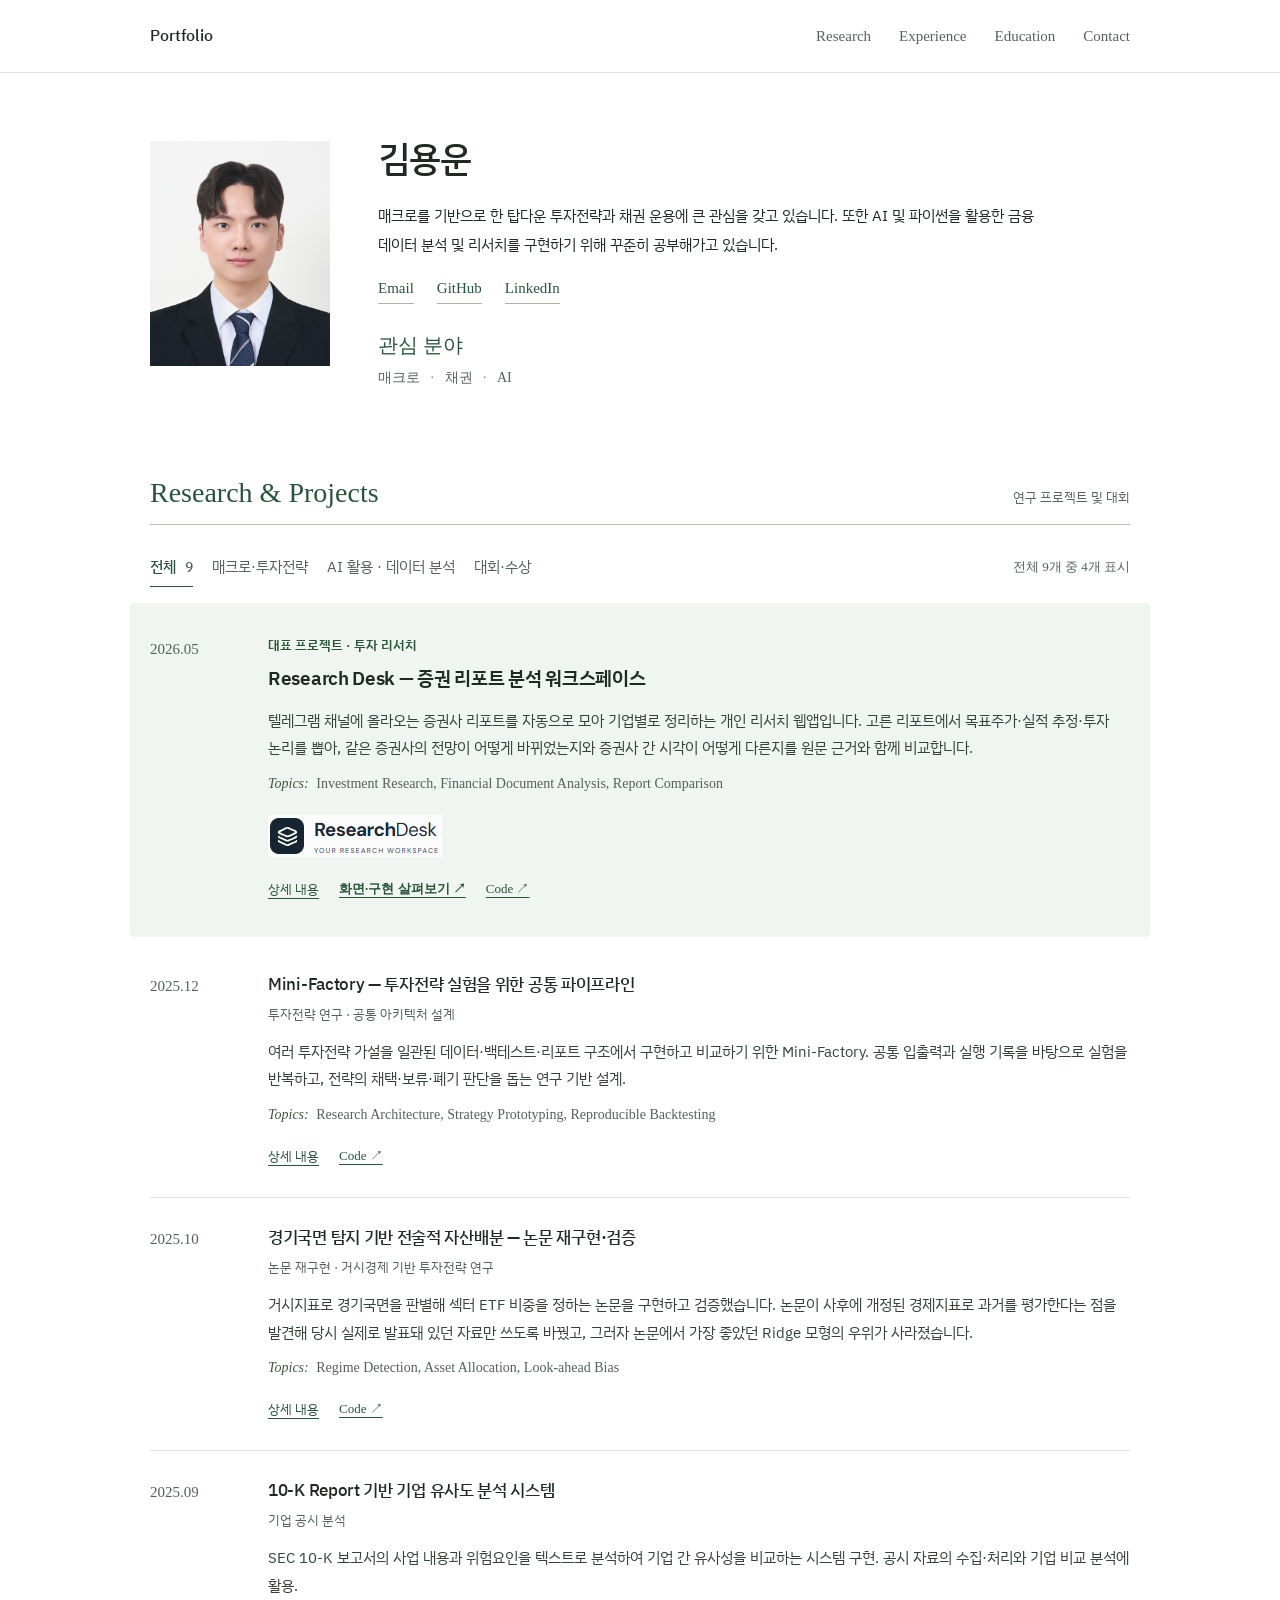
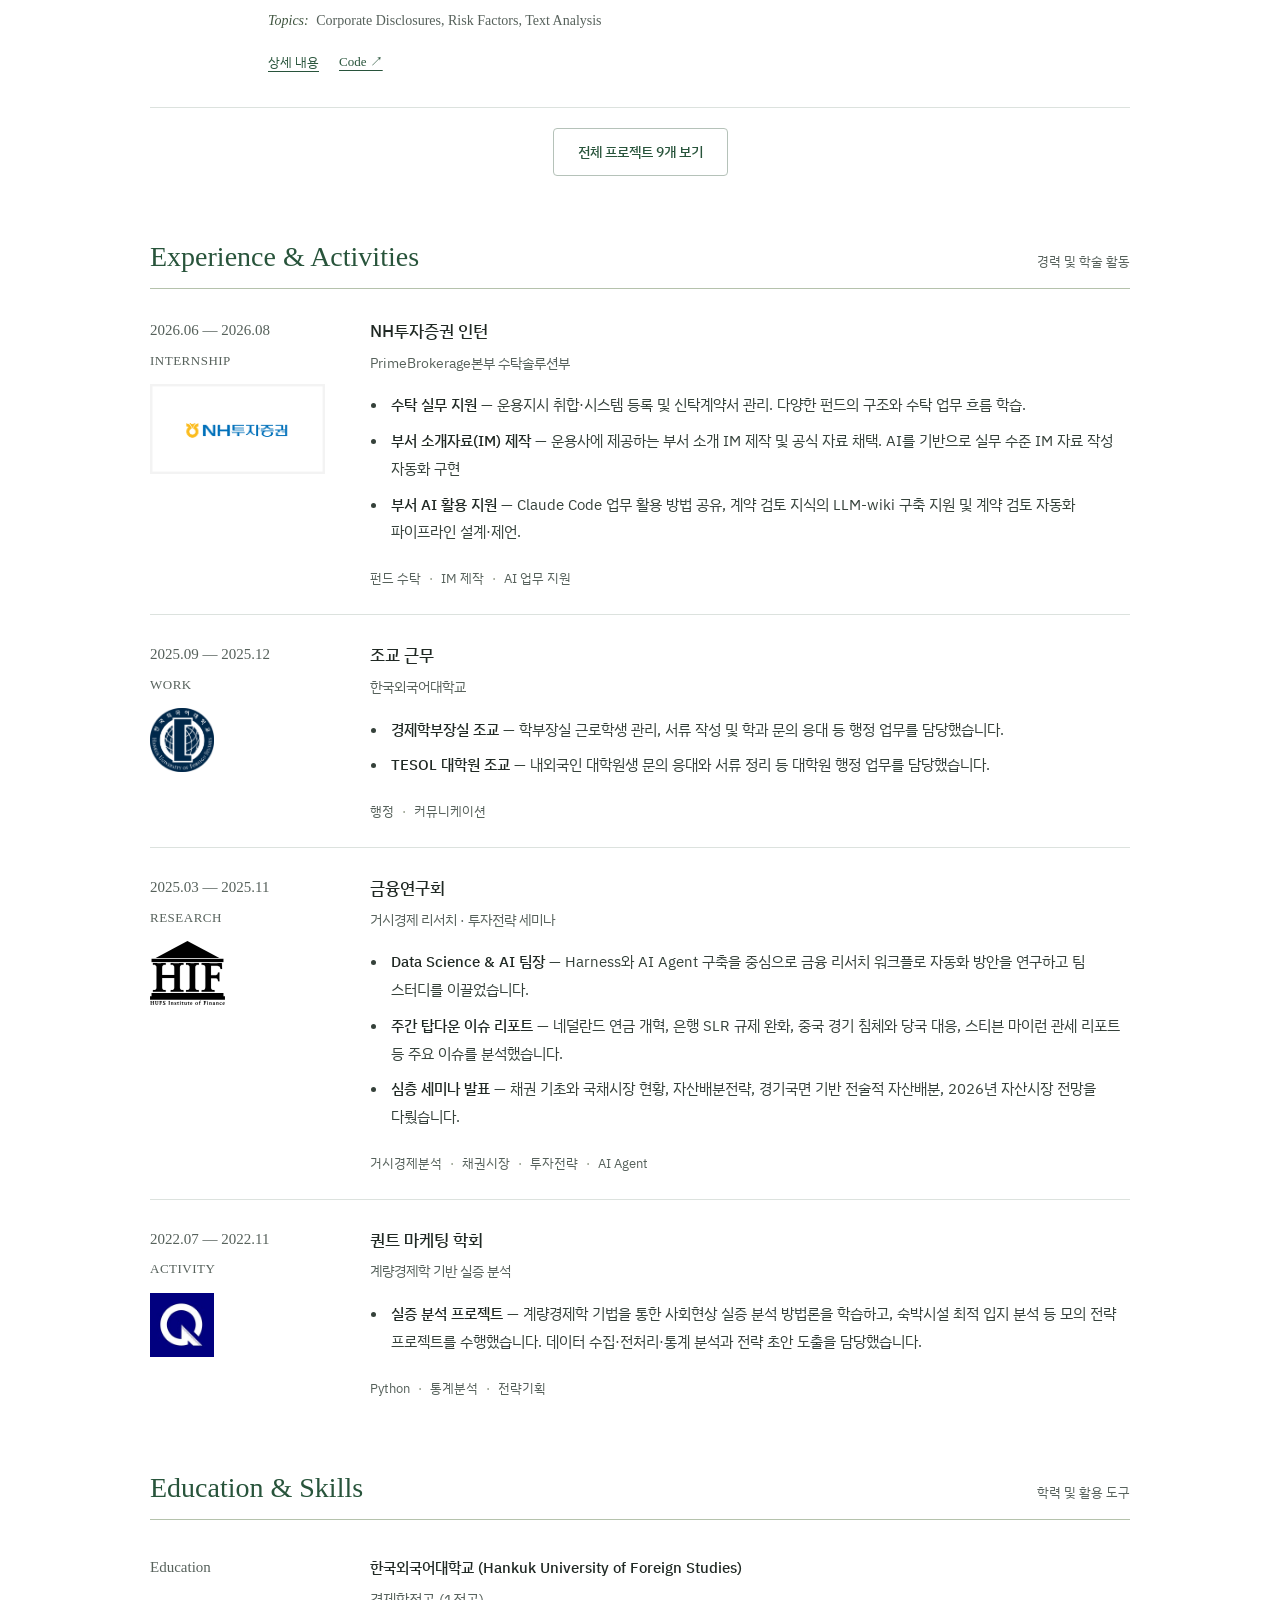
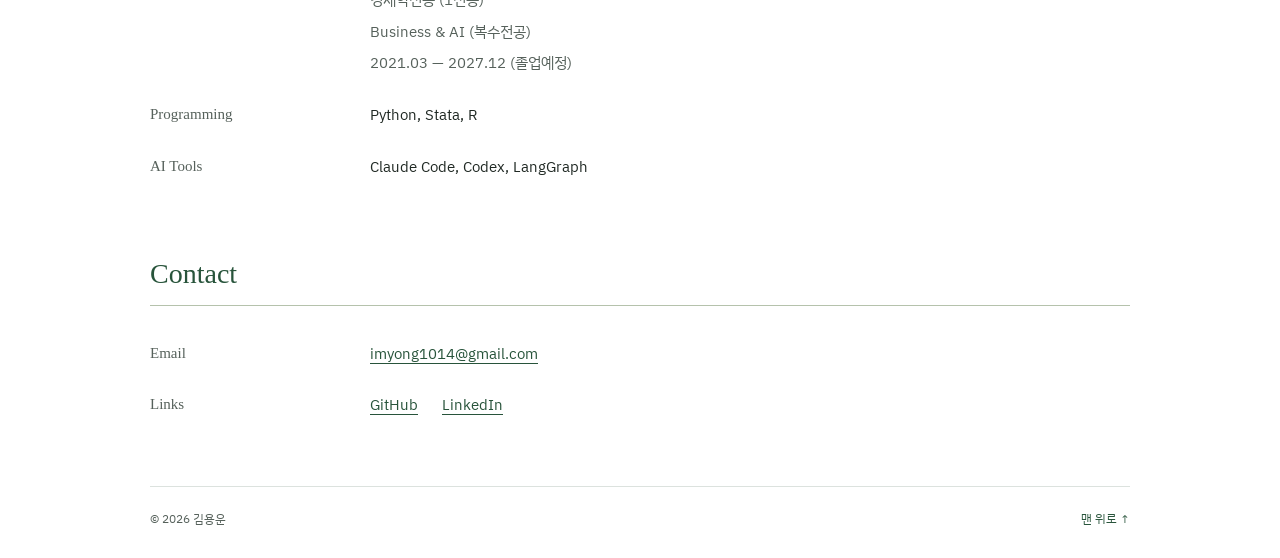
==== index.html @ 4029663a "Rewrite regime allocation and Research Desk descriptions Co-Authored-By: Claude Opus 5.5 (1M context" ====
<!DOCTYPE html>
<html lang="ko">
<head>
  <meta charset="UTF-8">
  <meta name="viewport" content="width=device-width, initial-scale=1.0">
  <meta name="theme-color" content="#ffffff">
  <meta name="description" content="김용운 — 한국외국어대학교 경제학전공(1전공)·Business &amp; AI(복수전공) 재학 중. 채권 운용·매크로 투자전략, 거시경제·자산배분 리서치, 금융 데이터 분석 및 NH투자증권 인턴 경험.">
  <title>김용운 | Fixed Income & Macro Strategy</title>
  <link rel="icon" href="images/favicon.svg" type="image/svg+xml">
  <link rel="preconnect" href="https://fonts.googleapis.com">
  <link rel="preconnect" href="https://fonts.gstatic.com" crossorigin>
  <link href="https://fonts.googleapis.com/css2?family=IBM+Plex+Sans+KR:wght@400;500;600&display=swap" rel="stylesheet">
  <link rel="stylesheet" href="styles.css?v=copy-rewrite">
  <link rel="stylesheet" href="research-desk-card.css?v=7540e5ea14">
  <script src="projects.js?v=copy-rewrite" defer></script>
  <script src="app.js?v=rolling-backtest" defer></script>
</head>
<body>
  <a class="skip-link" href="#main">본문으로 바로가기</a>
  <header class="site-header">
    <div class="container header-inner">
      <a class="brand" href="#home" aria-label="Portfolio 홈">Portfolio</a>
      <nav aria-label="주요 메뉴">
        <a href="#portfolio" class="nav-link">Research</a>
        <a href="#experience" class="nav-link">Experience</a>
        <a href="#about" class="nav-link">Education</a>
        <a href="#contact" class="nav-link">Contact</a>
      </nav>
    </div>
  </header>
  <main id="main" class="container">
    <section class="profile" id="home" aria-labelledby="profile-title">
      <div class="profile-photo"><img src="images/profile.jpg" alt="김용운" width="180" height="225"></div>
      <div class="profile-bio">
        <h1 id="profile-title">김용운</h1>
        <p class="bio-text">매크로를 기반으로 한 탑다운 투자전략과 채권 운용에 큰 관심을 갖고 있습니다. 또한 AI 및 파이썬을 활용한 금융 데이터 분석 및 리서치를 구현하기 위해 꾸준히 공부해가고 있습니다.</p>
        <div class="profile-links">
          <a href="mailto:imyong1014@gmail.com">Email</a>
          <a href="https://github.com/financeis" target="_blank" rel="noopener noreferrer">GitHub</a>
          <a href="https://www.linkedin.com/in/yongun-kim-45089a309/" target="_blank" rel="noopener noreferrer">LinkedIn</a>
        </div>
        <div class="research-interests"><h2>관심 분야</h2><p>매크로 <span>·</span> 채권 <span>·</span> AI</p></div>
      </div>
    </section>
    <section class="section" id="portfolio" aria-labelledby="work-title">
      <div class="section-heading"><h2 id="work-title">Research & Projects</h2><span class="section-note">연구 프로젝트 및 대회</span></div>
      <div class="filter-bar">
        <div class="filters" role="group" aria-label="프로젝트 분류">
          <button type="button" class="filter active" data-filter="all" aria-pressed="true">전체 <span>9</span></button>
          <button type="button" class="filter" data-filter="strategy" aria-pressed="false">매크로·투자전략</button>
          <button type="button" class="filter" data-filter="data" aria-pressed="false">AI 활용 · 데이터 분석</button>
          <button type="button" class="filter" data-filter="award" aria-pressed="false">대회·수상</button>
        </div>
        <span class="project-count" id="project-count" role="status">9 entries</span>
      </div>
      <div class="project-grid" id="project-grid"></div>
      <div class="project-disclosure" id="project-disclosure" hidden>
        <button type="button" class="project-toggle" id="project-toggle" aria-expanded="false" aria-controls="project-grid">전체 프로젝트 보기</button>
      </div>
      <noscript><p>프로젝트 상세 내용을 보려면 JavaScript를 활성화해주세요. <a href="https://github.com/financeis">GitHub에서 프로젝트 보기</a></p></noscript>
    </section>
    <section class="section" id="experience" aria-labelledby="experience-title">
      <div class="section-heading"><h2 id="experience-title">Experience & Activities</h2><span class="section-note">경력 및 학술 활동</span></div>
      <div class="timeline">
        <article class="experience-item">
          <div class="experience-meta"><span>2026.06 — 2026.08</span><span>INTERNSHIP</span><img class="experience-logo experience-logo-wide" src="images/nh-investment.gif" alt="NH투자증권 로고" loading="lazy"></div>
          <h3>NH투자증권 인턴</h3>
          <p class="experience-org">PrimeBrokerage본부 수탁솔루션부</p>
          <div class="experience-details">
            <ul class="experience-highlights">
              <li><strong>수탁 실무 지원</strong> — 운용지시 취합·시스템 등록 및 신탁계약서 관리. 다양한 펀드의 구조와 수탁 업무 흐름 학습.</li>
              <li><strong>부서 소개자료(IM) 제작</strong> — 운용사에 제공하는 부서 소개 IM 제작 및 공식 자료 채택. AI를 기반으로 실무 수준 IM 자료 작성 자동화 구현</li>
              <li><strong>부서 AI 활용 지원</strong> — Claude Code 업무 활용 방법 공유, 계약 검토 지식의 LLM-wiki 구축 지원 및 계약 검토 자동화 파이프라인 설계·제언.</li>
            </ul>
          </div>
          <div class="tags"><span>펀드 수탁</span><span>IM 제작</span><span>AI 업무 지원</span></div>
        </article>
        <article class="experience-item"><span class="timeline-dot"></span><div class="experience-meta"><span>2025.09 — 2025.12</span><span>WORK</span><img class="experience-logo" src="images/hufs-symbol.png" alt="한국외국어대학교 상징" loading="lazy"></div><h3>조교 근무</h3><p class="experience-org">한국외국어대학교</p><div class="experience-details"><ul class="experience-highlights"><li><strong>경제학부장실 조교</strong> — 학부장실 근로학생 관리, 서류 작성 및 학과 문의 응대 등 행정 업무를 담당했습니다.</li><li><strong>TESOL 대학원 조교</strong> — 내외국인 대학원생 문의 응대와 서류 정리 등 대학원 행정 업무를 담당했습니다.</li></ul></div><div class="tags"><span>행정</span><span>커뮤니케이션</span></div></article>
        <article class="experience-item"><span class="timeline-dot"></span><div class="experience-meta"><span>2025.03 — 2025.11</span><span>RESEARCH</span><img class="experience-logo" src="images/finance-society.svg" alt="금융연구회 로고" loading="lazy"></div><h3>금융연구회</h3><p class="experience-org">거시경제 리서치 · 투자전략 세미나</p><div class="experience-details"><ul class="experience-highlights"><li><strong>Data Science &amp; AI 팀장</strong> — Harness와 AI Agent 구축을 중심으로 금융 리서치 워크플로 자동화 방안을 연구하고 팀 스터디를 이끌었습니다.</li><li><strong>주간 탑다운 이슈 리포트</strong> — 네덜란드 연금 개혁, 은행 SLR 규제 완화, 중국 경기 침체와 당국 대응, 스티븐 마이런 관세 리포트 등 주요 이슈를 분석했습니다.</li><li><strong>심층 세미나 발표</strong> — 채권 기초와 국채시장 현황, 자산배분전략, 경기국면 기반 전술적 자산배분, 2026년 자산시장 전망을 다뤘습니다.</li></ul></div><div class="tags"><span>거시경제분석</span><span>채권시장</span><span>투자전략</span><span>AI Agent</span></div></article>
        <article class="experience-item"><span class="timeline-dot"></span><div class="experience-meta"><span>2022.07 — 2022.11</span><span>ACTIVITY</span><img class="experience-logo" src="images/quant-marketing.jpg" alt="퀀트 마케팅 학회 로고" loading="lazy"></div><h3>퀀트 마케팅 학회</h3><p class="experience-org">계량경제학 기반 실증 분석</p><div class="experience-details"><ul class="experience-highlights"><li><strong>실증 분석 프로젝트</strong> — 계량경제학 기법을 통한 사회현상 실증 분석 방법론을 학습하고, 숙박시설 최적 입지 분석 등 모의 전략 프로젝트를 수행했습니다. 데이터 수집·전처리·통계 분석과 전략 초안 도출을 담당했습니다.</li></ul></div><div class="tags"><span>Python</span><span>통계분석</span><span>전략기획</span></div></article>
      </div>
    </section>
    <section class="section" id="about" aria-labelledby="about-title">
      <div class="section-heading"><h2 id="about-title">Education & Skills</h2><span class="section-note">학력 및 활용 도구</span></div>
      <dl class="academic-facts">
        <div><dt>Education</dt><dd><strong>한국외국어대학교 (Hankuk University of Foreign Studies)</strong><p>경제학전공 (1전공)</p><p>Business &amp; AI (복수전공)</p><p>2021.03 — 2027.12 (졸업예정)</p></dd></div>
        <div><dt>Programming</dt><dd>Python, Stata, R</dd></div>
        <div><dt>AI Tools</dt><dd>Claude Code, Codex, LangGraph</dd></div>
      </dl>
    </section>
    <section class="section contact-section" id="contact" aria-labelledby="contact-title">
      <div class="section-heading"><h2 id="contact-title">Contact</h2></div>
      <dl class="academic-facts">
        <div><dt>Email</dt><dd><a href="mailto:imyong1014@gmail.com">imyong1014@gmail.com</a></dd></div>
        <div><dt>Links</dt><dd class="contact-links"><a href="https://github.com/financeis" target="_blank" rel="noopener noreferrer">GitHub</a><a href="https://www.linkedin.com/in/yongun-kim-45089a309/" target="_blank" rel="noopener noreferrer">LinkedIn</a></dd></div>
      </dl>
    </section>
  </main>
  <footer class="site-footer container"><span>© <span id="year">2026</span> 김용운</span><a href="#home">맨 위로 ↑</a></footer>
  <dialog class="project-dialog" id="project-dialog" aria-labelledby="dialog-title">
    <div class="dialog-toolbar"><span>Project details</span><button type="button" class="dialog-close" aria-label="프로젝트 상세 닫기">✕</button></div>
    <div id="dialog-content"></div>
  </dialog>
</body>
</html>
---- styles.css ----
:root {
  --paper: #ffffff;
  --ink: #202924;
  --green: #28543b;
  --muted: #56615b;
  --line: #dce2de;
  --body-text: #35413a;
  --featured-surface: #f0f5f1;
  --sans: 'IBM Plex Sans KR', -apple-system, BlinkMacSystemFont, sans-serif;
  --serif: Georgia, 'Times New Roman', serif;
}
* { box-sizing: border-box; }
html { scroll-behavior: smooth; scroll-padding-top: 94px; }
body { margin: 0; background: var(--paper); color: var(--ink); font: 15px/1.85 var(--sans); }
body.dialog-open { overflow: hidden; }
a { color: var(--green); text-decoration: none; text-underline-offset: 4px; }
a:hover { text-decoration: underline; }
button { font: inherit; color: inherit; cursor: pointer; }
img { display: block; max-width: 100%; }
h1, h2, h3, h4, p { margin: 0; }
h1, h2, h3 { word-break: keep-all; }
:focus-visible { outline: 2px solid var(--green); outline-offset: 4px; }
::selection { background: #dce5cf; }
.container { width: min(980px, calc(100% - 80px)); margin-inline: auto; }
.skip-link { position: fixed; top: 8px; left: 12px; z-index: 100; padding: 8px 16px; background: var(--green); color: white; transform: translateY(-160%); }
.skip-link:focus { transform: none; }
.site-header { position: sticky; top: 0; z-index: 20; background: var(--paper); border-bottom: 1px solid var(--line); }
.header-inner { min-height: 72px; display: flex; align-items: center; justify-content: space-between; gap: 24px; }
.brand { font-size: 16px; font-weight: 500; color: var(--ink); }
.header-inner nav { display: flex; gap: 28px; }
.nav-link { display: inline-flex; align-items: center; min-height: 44px; font: 15px/1.5 var(--serif); color: var(--muted); }
.nav-link[aria-current] { color: var(--green); text-decoration: underline; }
.profile { display: grid; grid-template-columns: 180px 1fr; gap: 48px; padding: 62px 0 47px; align-items: start; }
.profile-photo { padding-top: 6px; }
.profile-photo img { width: 180px; height: 225px; object-fit: cover; object-position: center 24%; }
.profile-bio h1 { font-size: 36px; letter-spacing: -1px; font-weight: 500; line-height: 1.3; }
.affiliation { font-size: 14px; margin-top: 13px; color: var(--muted); }
.bio-text { margin-top: 19px; max-width: 680px; word-break: keep-all; line-height: 1.95; }
.profile-links { display: flex; gap: 23px; margin-top: 16px; }
.profile-links a { font-family: var(--serif); border-bottom: 1px solid #a9b8a0; }
.profile-links a:hover { text-decoration: none; border-color: var(--green); }
.research-interests { margin-top: 26px; }
.research-interests h2 { font: 20px/1.5 var(--serif); color: var(--green); }
.research-interests p { font-family: var(--serif); font-size: 14px; color: var(--muted); margin-top: 5px; }
.research-interests span { margin: 0 7px; color: #87917d; }
.section { padding: 35px 0 26px; }
.section-heading { display: flex; gap: 20px; justify-content: space-between; align-items: baseline; border-bottom: 1px solid #b5c2ac; padding-bottom: 12px; margin-bottom: 22px; }
.section-heading h2 { font: 28px/1.4 var(--serif); color: var(--green); }
.section-note { font-size: 13px; color: var(--muted); }
.filter-bar { display: flex; align-items: center; justify-content: space-between; gap: 15px; margin-bottom: 4px; }
.filters { display: flex; gap: 19px; flex-wrap: wrap; }
.filter { padding: 5px 0; min-height: 40px; border: 0; border-bottom: 1px solid transparent; background: transparent; color: var(--muted); font-size: 15px; }
.filter:hover, .filter.active { color: var(--green); border-bottom-color: var(--green); }
.filter.active { font-weight: 500; }
.filter span { margin-left: 5px; font-size: 14px; color: var(--muted); }
.project-count { font: 13px var(--serif); color: var(--muted); white-space: nowrap; }
.project-grid { display: block; }
.project-disclosure { margin-top: 22px; padding-top: 20px; border-top: 1px solid var(--line); text-align: center; overflow-anchor: none; }
.project-toggle { min-height: 44px; padding: 10px 24px; border: 1px solid #b5c2b9; border-radius: 4px; background: var(--paper); color: var(--green); font-size: 14px; font-weight: 500; }
.project-toggle:hover { background: var(--featured-surface); border-color: var(--green); }
.project-card { display: grid; grid-template-columns: 90px minmax(0, 1fr); gap: 28px; padding: 25px 0; border-bottom: 1px solid var(--line); }
.project-card:last-child { border: 0; padding-bottom: 7px; }
.project-date { font: 15px/1.8 var(--serif); font-variant-numeric: tabular-nums; padding-top: 3px; color: var(--muted); }
.project-content h3 { font-size: 17px; font-weight: 500; line-height: 1.65; letter-spacing: -.3px; }
.project-type { font-size: 13px; color: var(--muted); margin-top: 4px; }
.card-description { margin-top: 12px; font-size: 15px; line-height: 1.85; color: var(--body-text); word-break: keep-all; }
.project-methods { font: 14px/1.75 var(--serif); color: var(--muted); margin-top: 10px; }
.project-methods>span { font-style: italic; color: #425742; margin-right: 4px; }
.project-links { display: flex; align-items: center; flex-wrap: wrap; column-gap: 20px; row-gap: 4px; margin-top: 12px; font-size: 13px; }
.project-button { padding: 4px 0; border: 0; background: transparent; color: var(--green); text-decoration: underline; text-underline-offset: 4px; font-size: 13px; }
.project-button:hover { color: #122f1a; }
.project-links a { text-decoration: underline; font-family: var(--serif); }
.timeline { display: block; }
.timeline-dot { display: none; }
.experience-item { display: grid; grid-template-columns: 190px minmax(0, 1fr); column-gap: 30px; padding: 24px 0; border-bottom: 1px solid var(--line); }
.experience-item:first-child { padding-top: 4px; }
.experience-item:last-child { border: 0; padding-bottom: 7px; }
.experience-meta { grid-column: 1; grid-row: 1 / span 5; padding-top: 3px; font: 15px/1.7 var(--serif); color: var(--muted); }
.experience-meta span { display: block; }
.experience-meta span:last-of-type { margin-top: 6px; font-size: 13px; font-weight: 500; letter-spacing: .5px; }
.experience-item h3 { grid-column: 2; font-size: 17px; font-weight: 500; }
.experience-logo { display: block; width: auto; height: 64px; max-width: 100%; object-fit: contain; object-position: left center; margin: 12px 0 10px; }
.experience-logo-wide { height: 90px; }
.experience-org { grid-column: 2; font-size: 14px; color: var(--muted); margin-top: 3px; }
.experience-details { grid-column: 2; margin-top: 8px; }
.experience-details h4 { font-size: 14px; font-weight: 500; margin: 10px 0 4px; }
.experience-details p { font-size: 15px; line-height: 1.85; color: var(--body-text); word-break: keep-all; }
.experience-highlights { margin: 4px 0 0; padding-left: 18px; font-size: 15px; line-height: 1.85; color: var(--body-text); word-break: keep-all; }
.experience-highlights li { padding-left: 3px; margin: 8px 0; }
.experience-highlights strong { font-weight: 500; color: var(--ink); }
.tags { display: flex; gap: 8px; flex-wrap: wrap; }
.experience-item .tags { grid-column: 2; margin-top: 12px; }
.tags span { font-size: 13px; color: var(--muted); }
.tags span+span::before { content: '·'; padding-right: 8px; color: #87917d; }
.academic-facts { margin: 0; }
.academic-facts>div { display: grid; grid-template-columns: 190px minmax(0, 1fr); gap: 30px; padding: 12px 0; }
.academic-facts dt { font: 15px/1.85 var(--serif); color: var(--muted); }
.academic-facts dd { margin: 0; font-size: 15px; }
.academic-facts strong { font-size: 15px; font-weight: 500; }
.academic-facts dd p { margin-top: 4px; color: var(--muted); }
.education-date { margin-left: 15px; font-family: var(--serif); }
.contact-links { display: flex; gap: 24px; }
.contact-section { padding-bottom: 55px; }
.contact-section a { text-decoration: underline; }
.site-footer { display: flex; justify-content: space-between; gap: 20px; border-top: 1px solid var(--line); padding: 21px 0 28px; font-size: 12px; color: var(--muted); }
.project-dialog { width: min(760px, calc(100% - 40px)); max-height: 88dvh; border: 1px solid var(--line); padding: 0; background: var(--paper); color: var(--ink); overscroll-behavior: contain; }
.project-dialog::backdrop { background: rgba(25, 38, 29, .5); }
.dialog-toolbar { position: sticky; top: 0; display: flex; justify-content: space-between; align-items: center; padding: 12px 26px; background: var(--paper); border-bottom: 1px solid var(--line); font: 18px var(--serif); z-index: 2; }
.dialog-close { border: 0; background: transparent; width: 40px; height: 40px; font-size: 19px; }
.dialog-close:hover { background: #e6ebdd; }
.dialog-body { padding: 30px; }
.eyebrow { font: 14px/1.7 var(--serif); color: var(--muted); }
.dialog-body h2 { font-size: 25px; font-weight: 500; line-height: 1.6; margin: 12px 0 18px; }
.dialog-description { color: var(--body-text); font-size: 15px; line-height: 1.85; word-break: keep-all; }
.dialog-image { width: 100%; max-height: 330px; object-fit: contain; background: #fff; margin: 25px 0; border: 1px solid var(--line); }
.dialog-body h3 { font-size: 14px; font-weight: 500; margin: 25px 0 12px; }
.dialog-body ul { padding-left: 20px; color: var(--body-text); font-size: 15px; }
.dialog-body li { padding-left: 4px; margin-block: 8px; }
.dialog-body .button { display: inline-block; margin-top: 24px; font-size: 13px; color: var(--green); text-decoration: underline; }
.research-facts { display: grid; grid-template-columns: repeat(3, minmax(0, 1fr)); margin: 26px 0 30px; padding: 20px 0; border-block: 1px solid var(--line); }
.research-facts>div { display: flex; flex-direction: column; gap: 5px; padding-inline: 18px; border-left: 1px solid var(--line); }
.research-facts>div:first-child { padding-left: 0; border: 0; }
.research-facts dt { font-size: 13px; color: var(--muted); word-break: keep-all; }
.research-facts dd { order: -1; margin: 0; font-size: 22px; line-height: 1.4; font-weight: 600; color: var(--green); }
.research-approaches { display: grid; grid-template-columns: repeat(2, minmax(0, 1fr)); gap: 16px; }
.research-approach { padding: 20px; border: 1px solid var(--line); border-radius: 4px; }
.research-approach .research-label { margin-bottom: 10px; font-size: 12px; font-weight: 600; letter-spacing: .5px; color: var(--green); }
.research-approach h4 { font-size: 16px; line-height: 1.6; font-weight: 600; margin-bottom: 10px; }
.research-approach p, .research-approach ul { font-size: 14px; line-height: 1.85; color: var(--body-text); word-break: keep-all; overflow-wrap: anywhere; }
.research-approach ul { margin: 12px 0 0; padding-left: 17px; }
.research-approach li:last-child { margin-bottom: 0; }
.backtest-figure { margin: 30px 0 0; }
.backtest-figure h3 { margin-top: 0; }
.backtest-figure>a { display: block; border: 1px solid var(--line); background: #fff; }
.backtest-figure img { display: block; width: 100%; height: auto; }
.backtest-figure figcaption { margin-top: 10px; font-size: 13px; line-height: 1.75; color: var(--muted); word-break: keep-all; }
.backtest-figure figcaption a { color: var(--green); text-decoration: underline; text-underline-offset: 3px; white-space: nowrap; }
@media (max-width: 800px) {
  .container { width: calc(100% - 48px); }
  .profile { grid-template-columns: 145px 1fr; gap: 30px; padding-top: 42px; }
  .profile-photo img { width: 145px; height: 190px; }
  .profile-bio h1 { font-size: 32px; }
  .experience-item, .academic-facts>div { grid-template-columns: 155px 1fr; gap: 20px; }
}
@media (max-width: 600px) {
  html { scroll-padding-top: 110px; }
  .container { width: calc(100% - 40px); }
  .header-inner { min-height: 82px; gap: 0; align-items: flex-start; flex-direction: column; padding-top: 11px; padding-bottom: 3px; }
  .brand { font-size: 14px; }
  .header-inner nav { width: 100%; gap: 0; justify-content: space-between; }
  .nav-link { font-size: 14px; min-height: 40px; }
  .profile { grid-template-columns: 1fr; gap: 22px; padding: 30px 0 15px; }
  .profile-photo img { width: 108px; height: 135px; }
  .profile-bio h1 { font-size: 30px; }
  .affiliation { font-size: 13px; margin-top: 8px; }
  .bio-text { margin-top: 15px; }
  .profile-links { margin-top: 12px; font-size: 14px; }
  .research-interests { margin-top: 22px; }
  .research-interests h2 { font-size: 20px; }
  .research-interests p { font-size: 13px; }
  .research-interests span { margin: 0 3px; }
  .section { padding: 30px 0 15px; }
  .section-heading { display: block; margin-bottom: 15px; padding-bottom: 10px; }
  .section-heading h2 { font-size: 25px; }
  .section-note { display: block; font-size: 13px; margin-top: 4px; }
  .filter-bar { display: block; }
  .filters { gap: 0 16px; justify-content: space-between; }
  .filter { min-height: 44px; }
  .project-count { display: block; margin-top: 8px; font-size: 13px; }
  .project-card { grid-template-columns: 1fr; gap: 6px; padding: 23px 0; }
  .project-date { font-size: 14px; padding: 0; }
  .project-content h3 { font-size: 17px; }
  .project-button, .project-links a { display: inline-flex; min-height: 40px; align-items: center; }
  .project-links { margin-top: 3px; }
  .experience-item { grid-template-columns: 1fr; gap: 4px; }
  .experience-meta { grid-column: auto; grid-row: auto; margin-bottom: 4px; font-size: 14px; }
  .experience-meta span { display: inline; }
  .experience-meta span:last-of-type { margin-left: 14px; }
  .experience-item h3, .experience-org, .experience-details, .experience-item .tags { grid-column: auto; }
  .academic-facts>div { grid-template-columns: 1fr; gap: 4px; padding: 12px 0; }
  .academic-facts dt { font-size: 14px; }
  .education-date { display: block; margin: 2px 0 0; }
  .contact-section { padding-bottom: 35px; }
  .project-dialog { width: calc(100% - 24px); max-height: 90dvh; }
  .dialog-toolbar { padding: 8px 18px; }
  .dialog-body { padding: 20px; }
  .dialog-body h2 { font-size: 21px; }
  .research-facts { gap: 16px; grid-template-columns: 1fr; padding-block: 18px; }
  .research-facts>div { flex-direction: row; align-items: baseline; justify-content: space-between; gap: 12px; padding: 0; border: 0; }
  .research-facts dd { order: 0; font-size: 19px; white-space: nowrap; }
  .research-approaches { grid-template-columns: 1fr; }
  .research-approach { padding: 18px; }
}
@media (prefers-reduced-motion: reduce) { html { scroll-behavior: auto; } }
---- research-desk-card.css ----
.project-featured, .project-featured:last-child { margin: 16px -20px 8px; padding: 30px 20px 32px; border: 0; border-radius: 4px; background: var(--featured-surface); }
.project-featured .project-content h3 { font-size: 19px; font-weight: 600; }
.project-featured .project-type { margin: 0 0 6px; color: var(--green); font-size: 13px; font-weight: 600; }
.project-logo-link { display: inline-block; margin: 18px 0 4px; vertical-align: top; }
.project-logo-link img { display: block; width: 174px; max-width: 100%; height: auto; }
.project-logo-link:hover { opacity: .8; }
.project-logo-link:focus-visible { outline: 2px solid var(--green); outline-offset: 4px; }
.case-study-link { font-weight: 600; }
.case-study-button { margin-right: 10px; margin-bottom: 10px; }
@media (max-width: 600px) {
  .project-featured, .project-featured:last-child { margin-inline: -10px; padding: 26px 10px 28px; gap: 10px; }
}
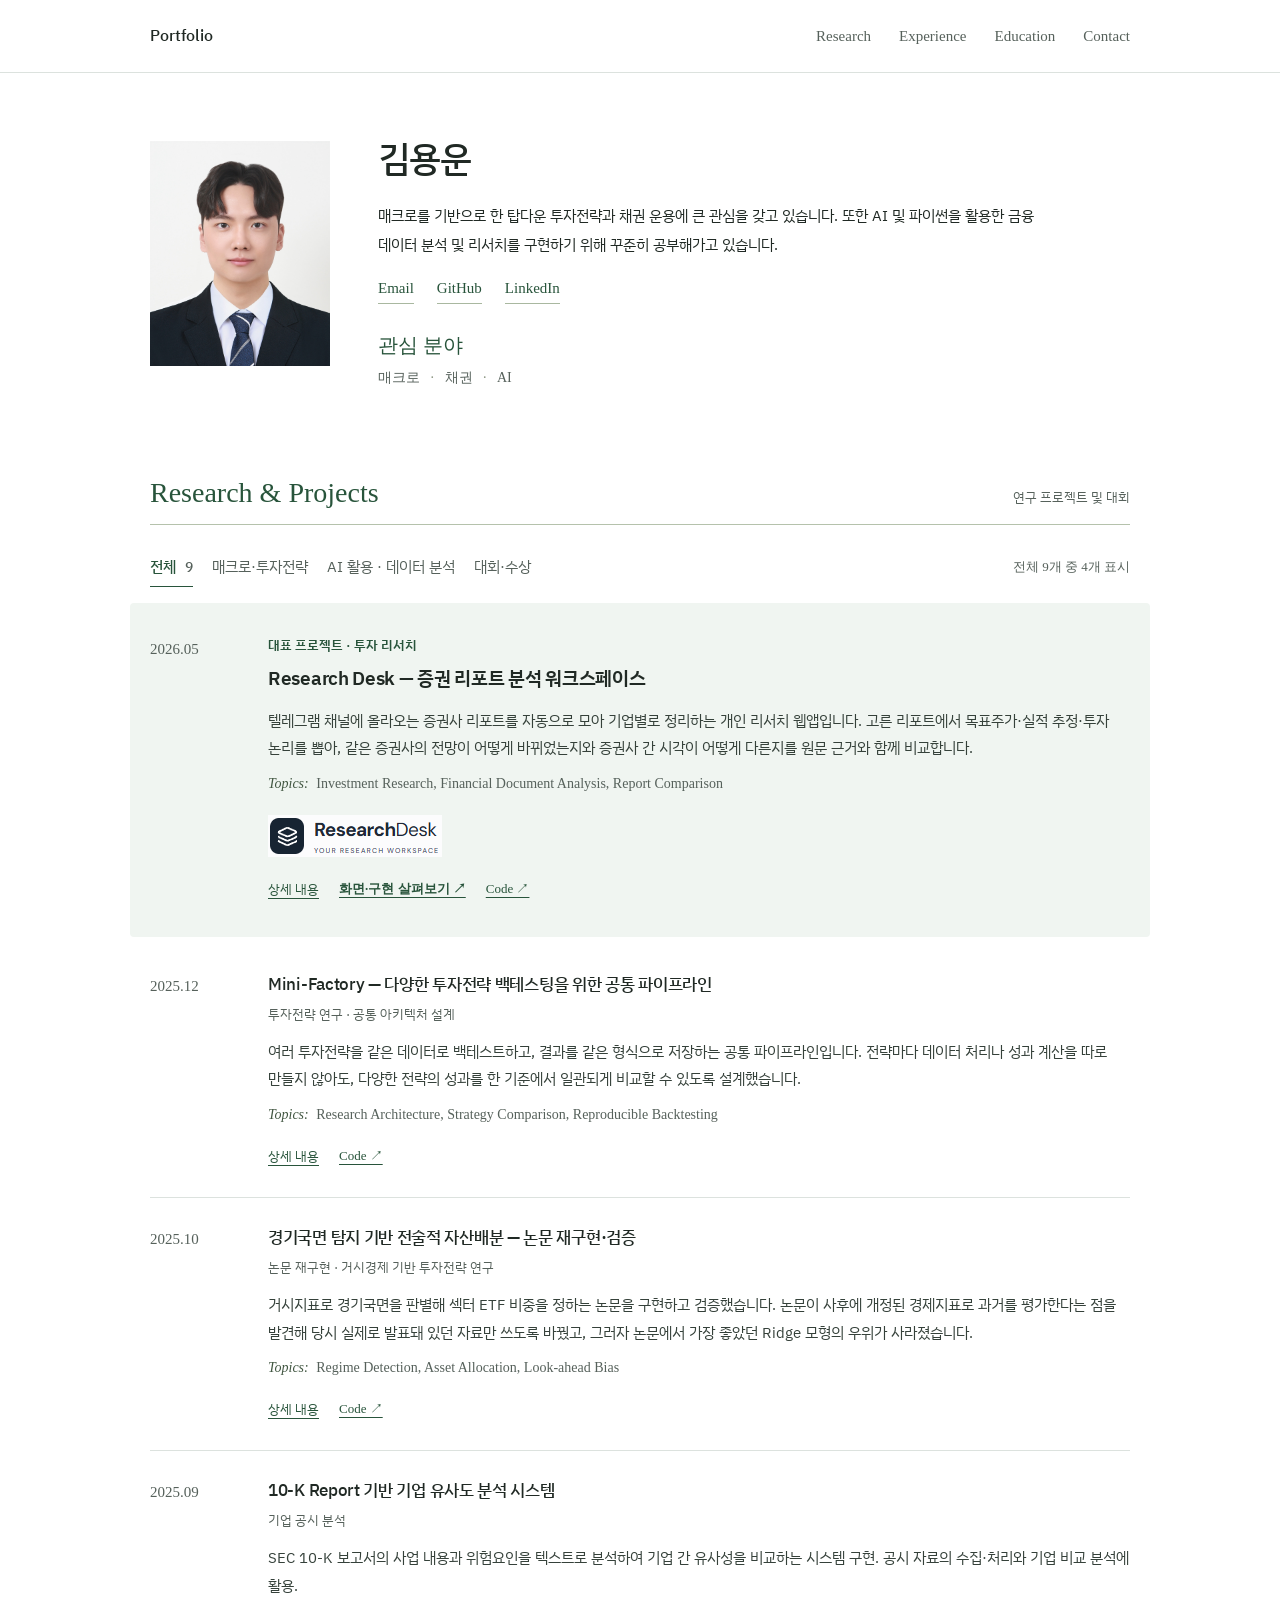
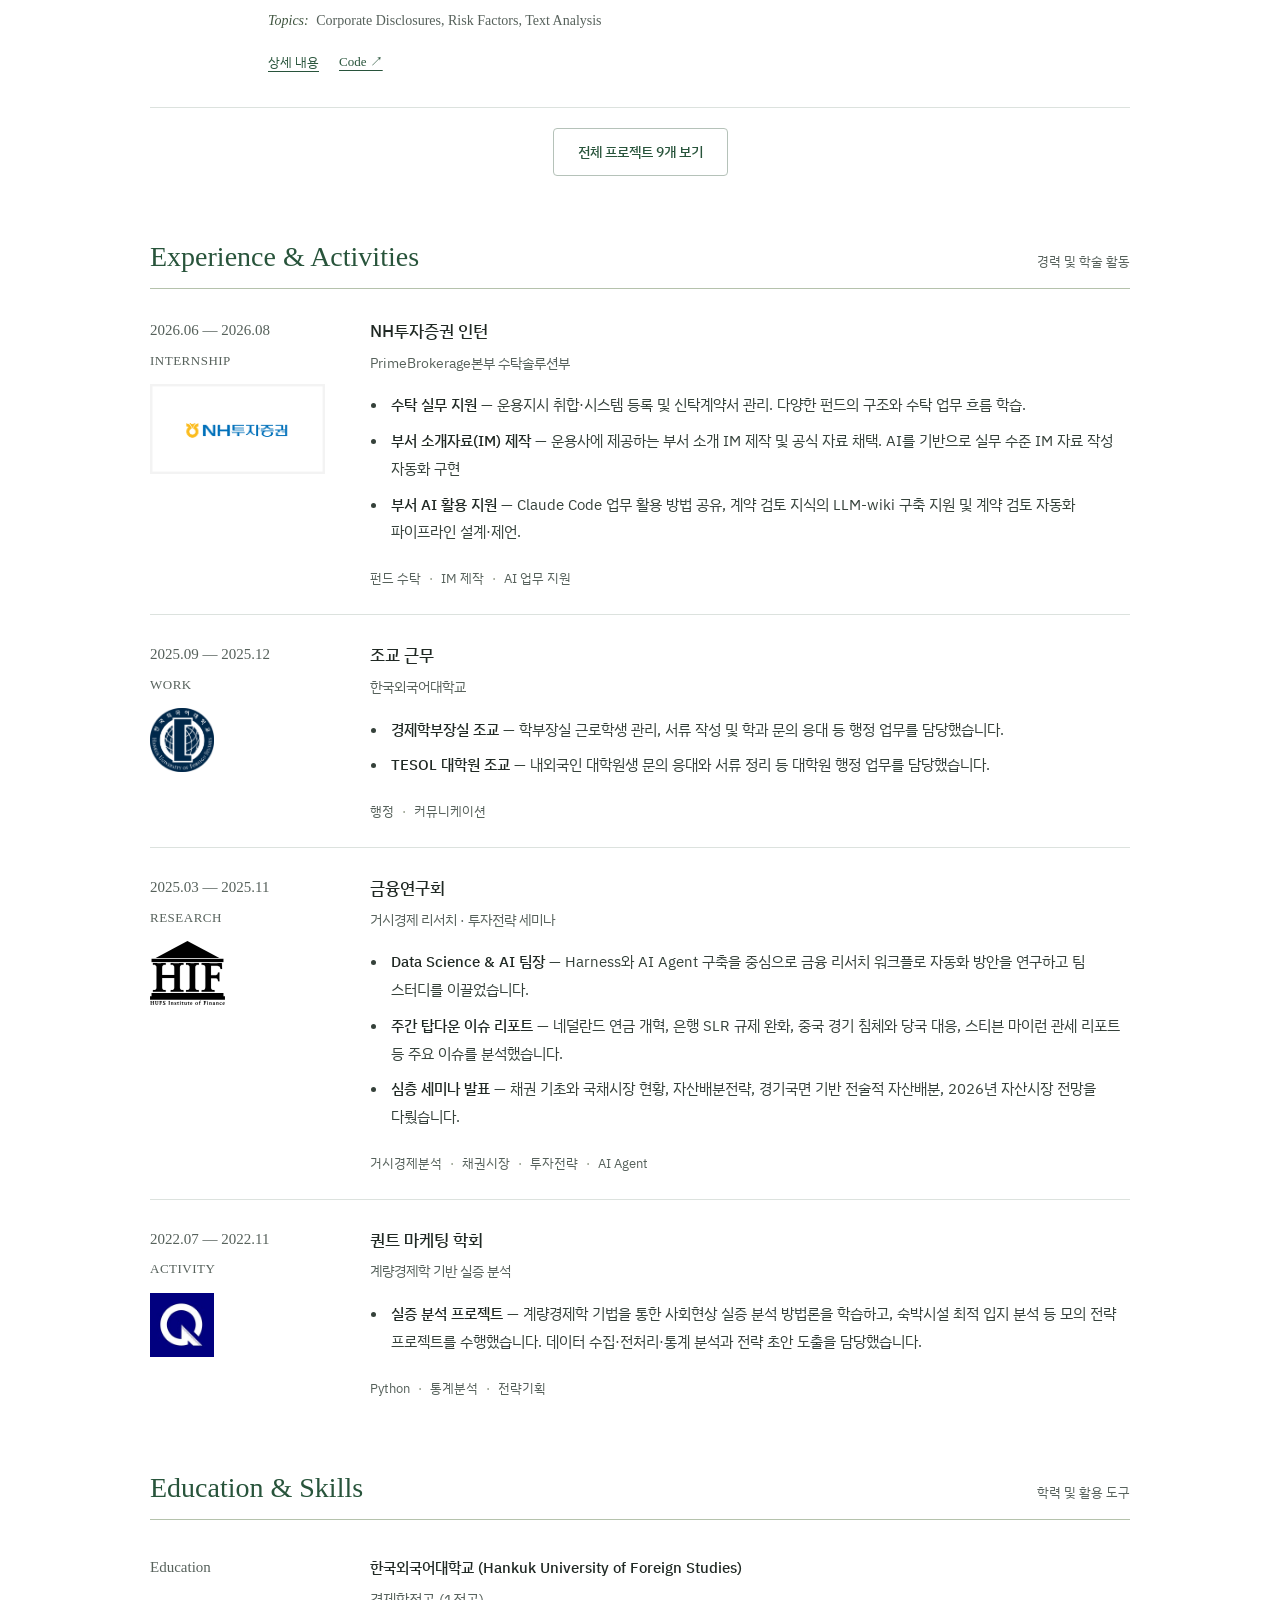
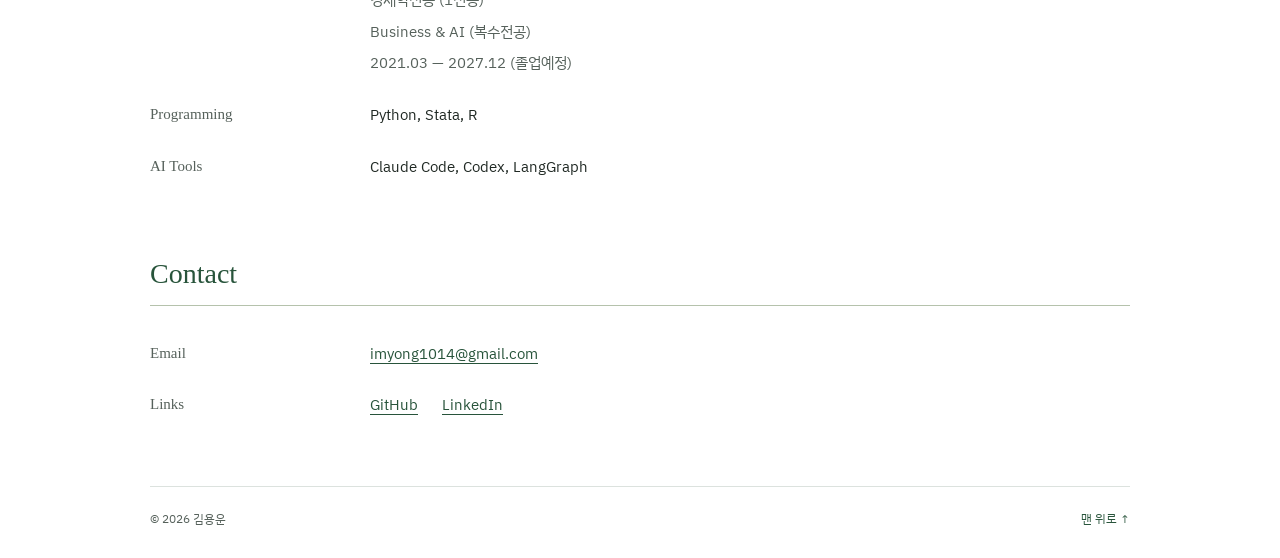
==== commit a5311d91: "Reframe Mini-Factory as a consistent multi-strategy backtesting pipeline Co-Authored-By: Claude Opus" ====
--- a/index.html
+++ b/index.html
@@ -10,9 +10,9 @@
   <link rel="preconnect" href="https://fonts.googleapis.com">
   <link rel="preconnect" href="https://fonts.gstatic.com" crossorigin>
   <link href="https://fonts.googleapis.com/css2?family=IBM+Plex+Sans+KR:wght@400;500;600&display=swap" rel="stylesheet">
-  <link rel="stylesheet" href="styles.css?v=copy-rewrite">
+  <link rel="stylesheet" href="styles.css?v=minifactory-update">
   <link rel="stylesheet" href="research-desk-card.css?v=7540e5ea14">
-  <script src="projects.js?v=copy-rewrite" defer></script>
+  <script src="projects.js?v=minifactory-update" defer></script>
   <script src="app.js?v=rolling-backtest" defer></script>
 </head>
 <body>
--- a/styles.css
+++ b/styles.css
@@ -125,7 +125,7 @@
 .research-approaches { display: grid; grid-template-columns: repeat(2, minmax(0, 1fr)); gap: 16px; }
 .research-approach { padding: 20px; border: 1px solid var(--line); border-radius: 4px; }
 .research-approach .research-label { margin-bottom: 10px; font-size: 12px; font-weight: 600; letter-spacing: .5px; color: var(--green); }
-.research-approach h4 { font-size: 16px; line-height: 1.6; font-weight: 600; margin-bottom: 10px; }
+.research-approach h4 { font-size: 16px; line-height: 1.6; font-weight: 600; margin-bottom: 10px; word-break: keep-all; }
 .research-approach p, .research-approach ul { font-size: 14px; line-height: 1.85; color: var(--body-text); word-break: keep-all; overflow-wrap: anywhere; }
 .research-approach ul { margin: 12px 0 0; padding-left: 17px; }
 .research-approach li:last-child { margin-bottom: 0; }
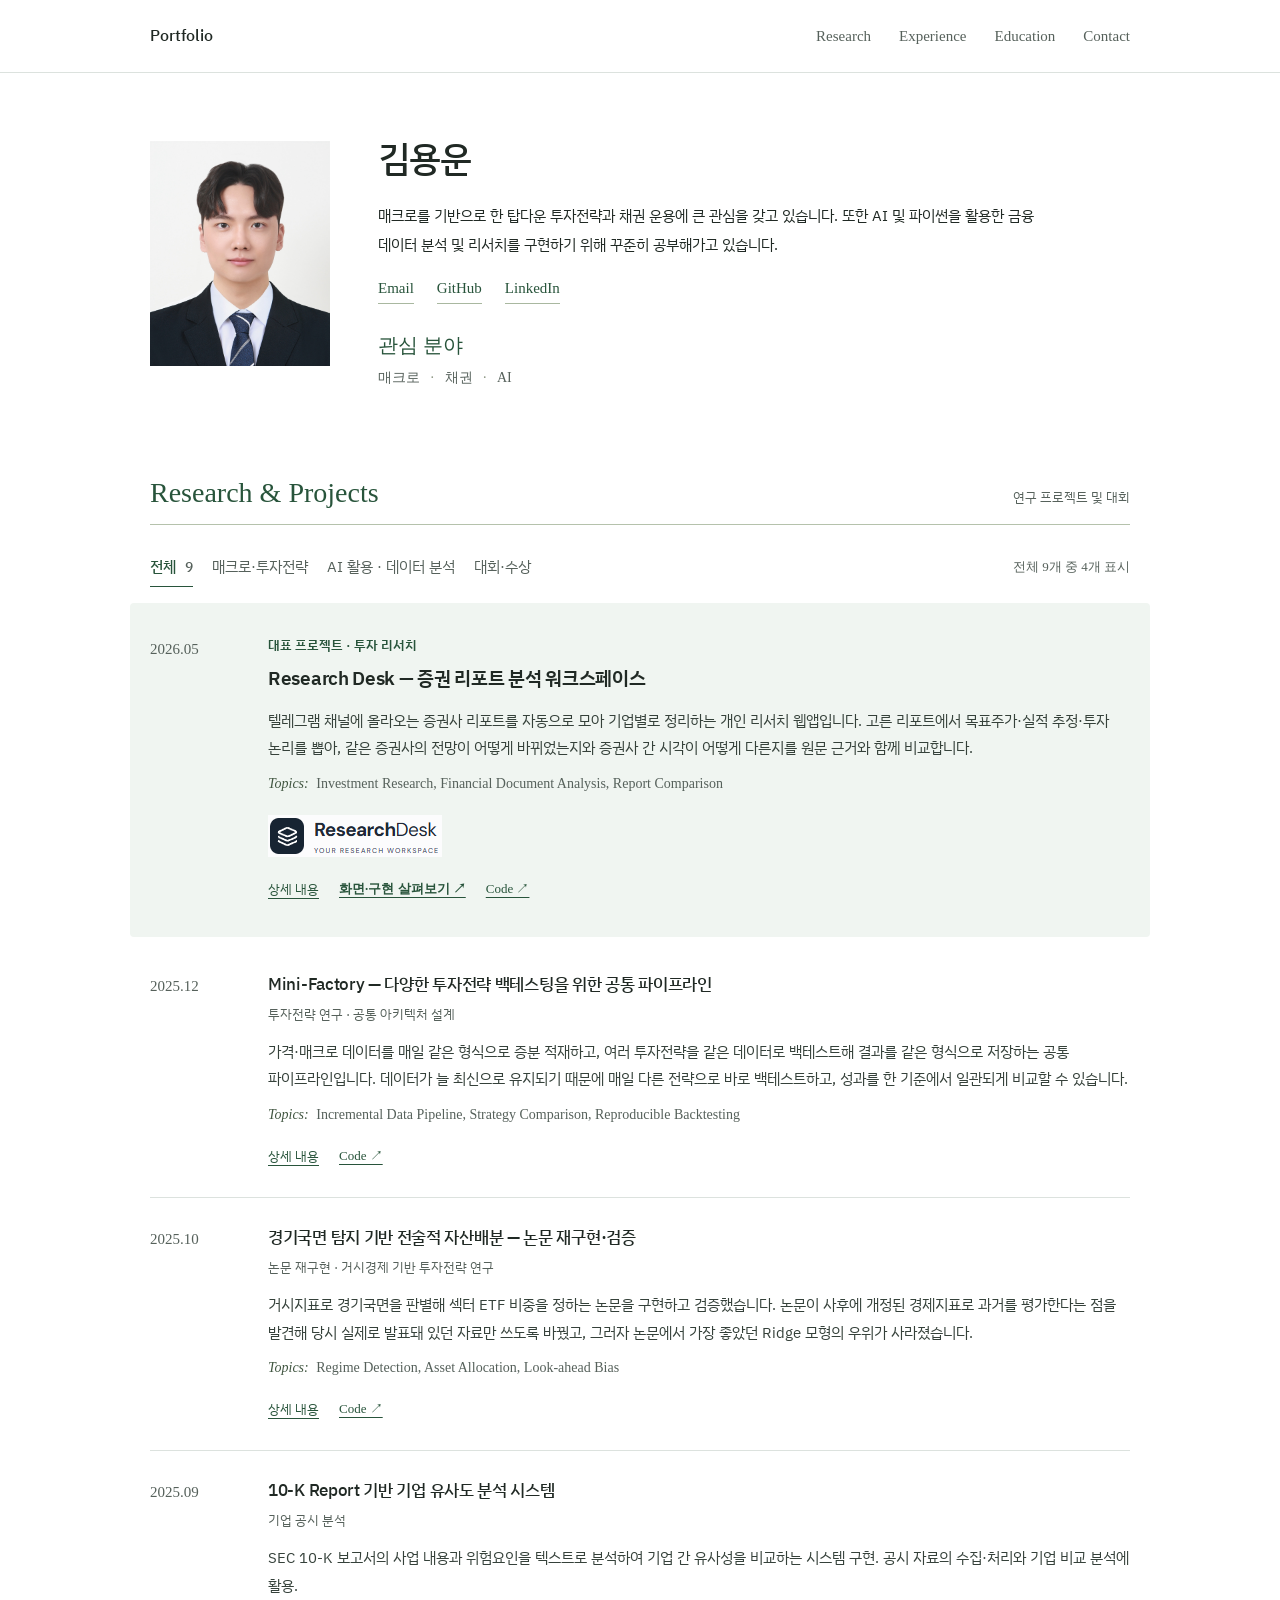
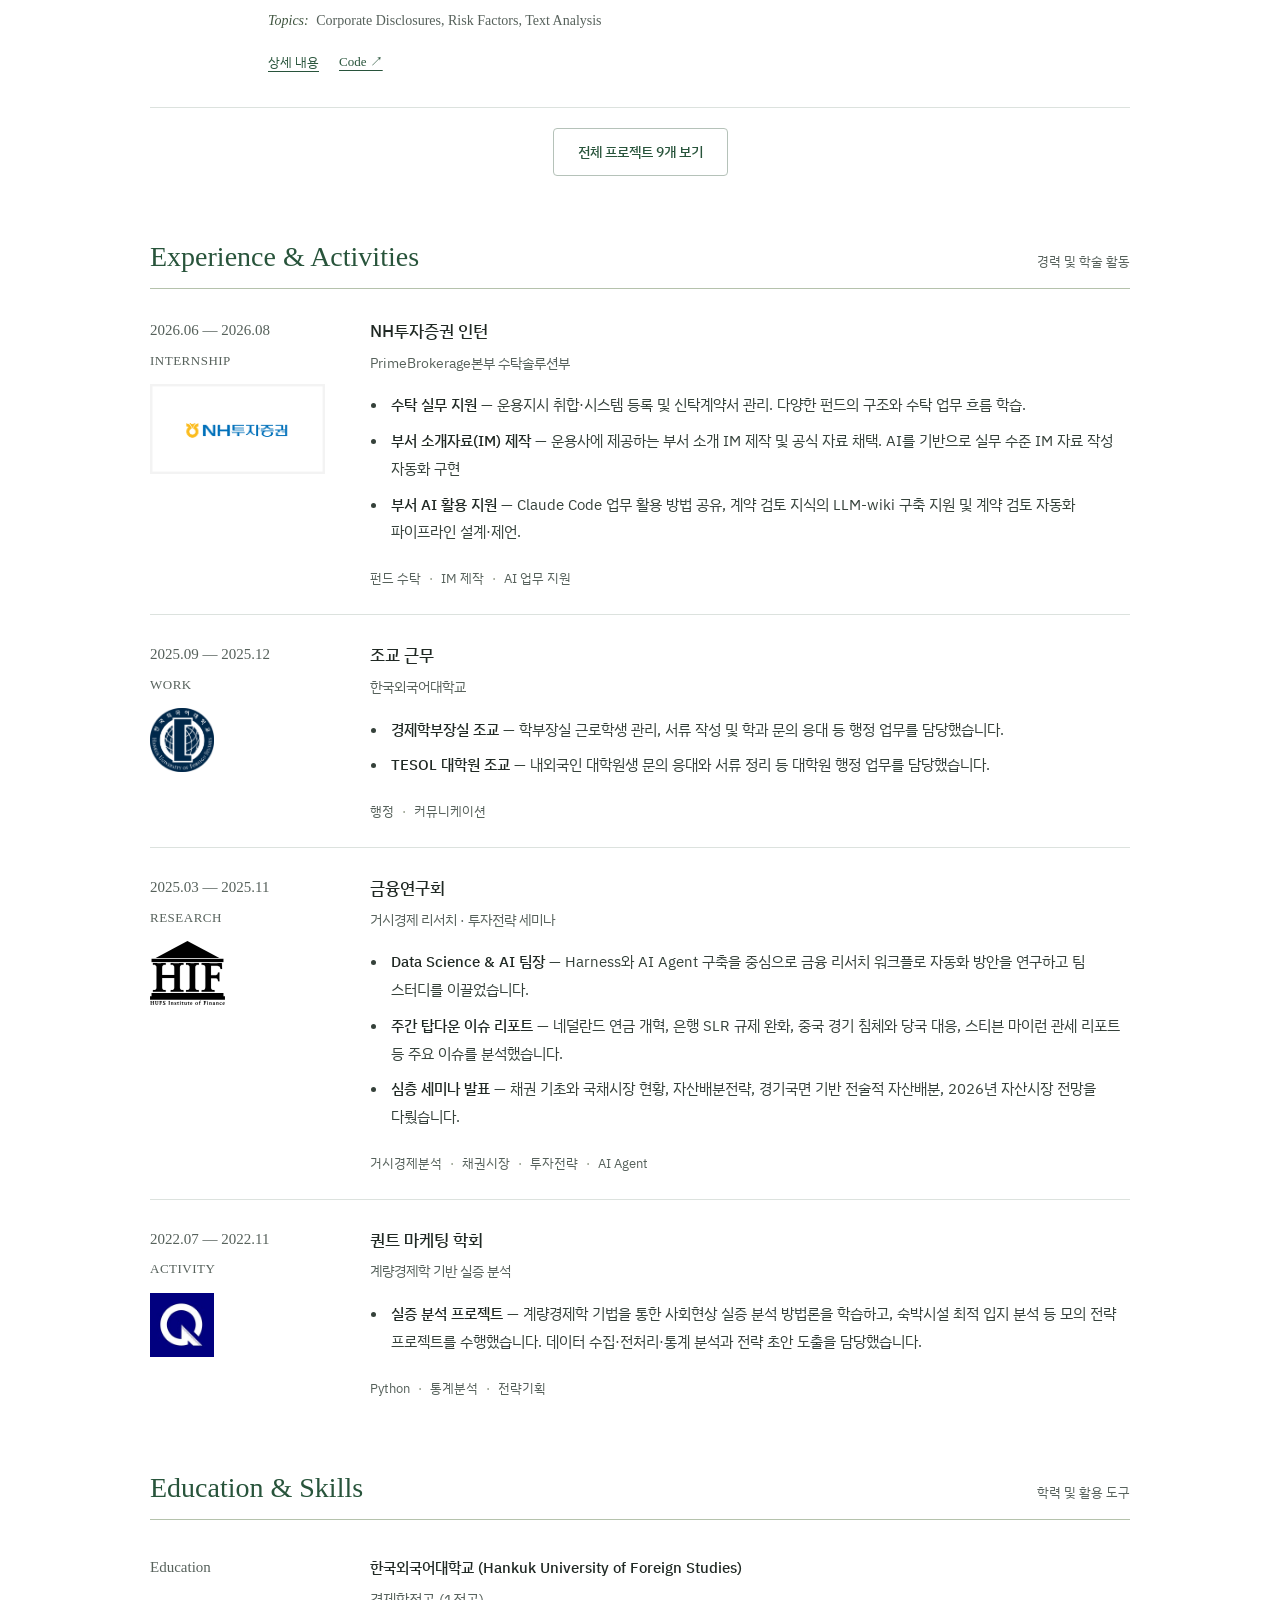
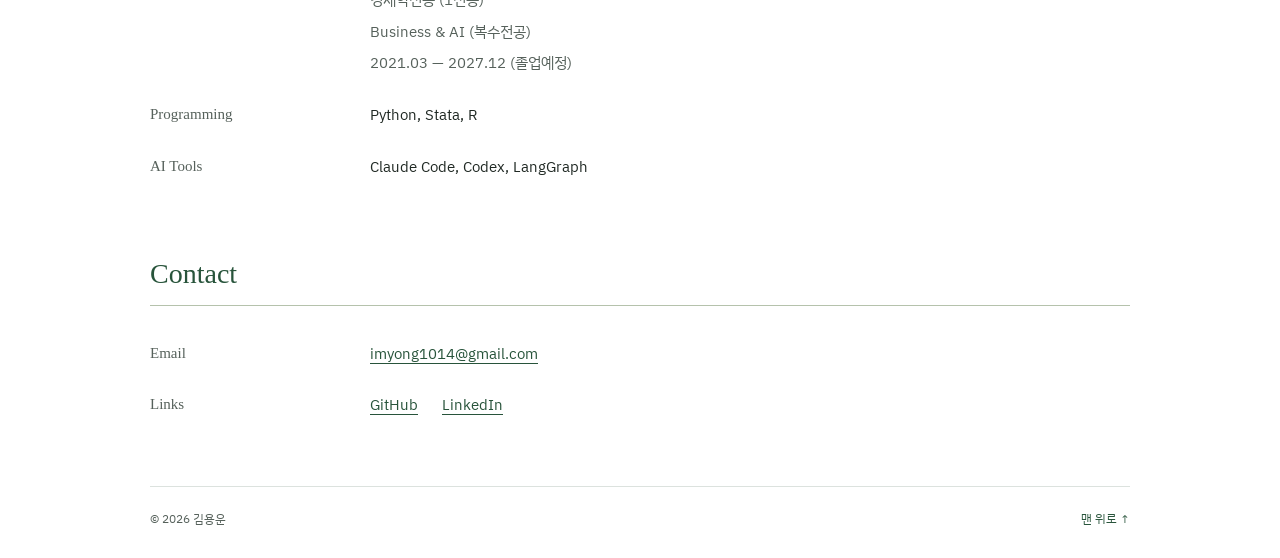
==== commit 2595b846: "Highlight incremental data updates in Mini-Factory and link the full repo Co-Authored-By: Claude Opu" ====
--- a/index.html
+++ b/index.html
@@ -12,7 +12,7 @@
   <link href="https://fonts.googleapis.com/css2?family=IBM+Plex+Sans+KR:wght@400;500;600&display=swap" rel="stylesheet">
   <link rel="stylesheet" href="styles.css?v=minifactory-update">
   <link rel="stylesheet" href="research-desk-card.css?v=7540e5ea14">
-  <script src="projects.js?v=minifactory-update" defer></script>
+  <script src="projects.js?v=incremental-update" defer></script>
   <script src="app.js?v=rolling-backtest" defer></script>
 </head>
 <body>
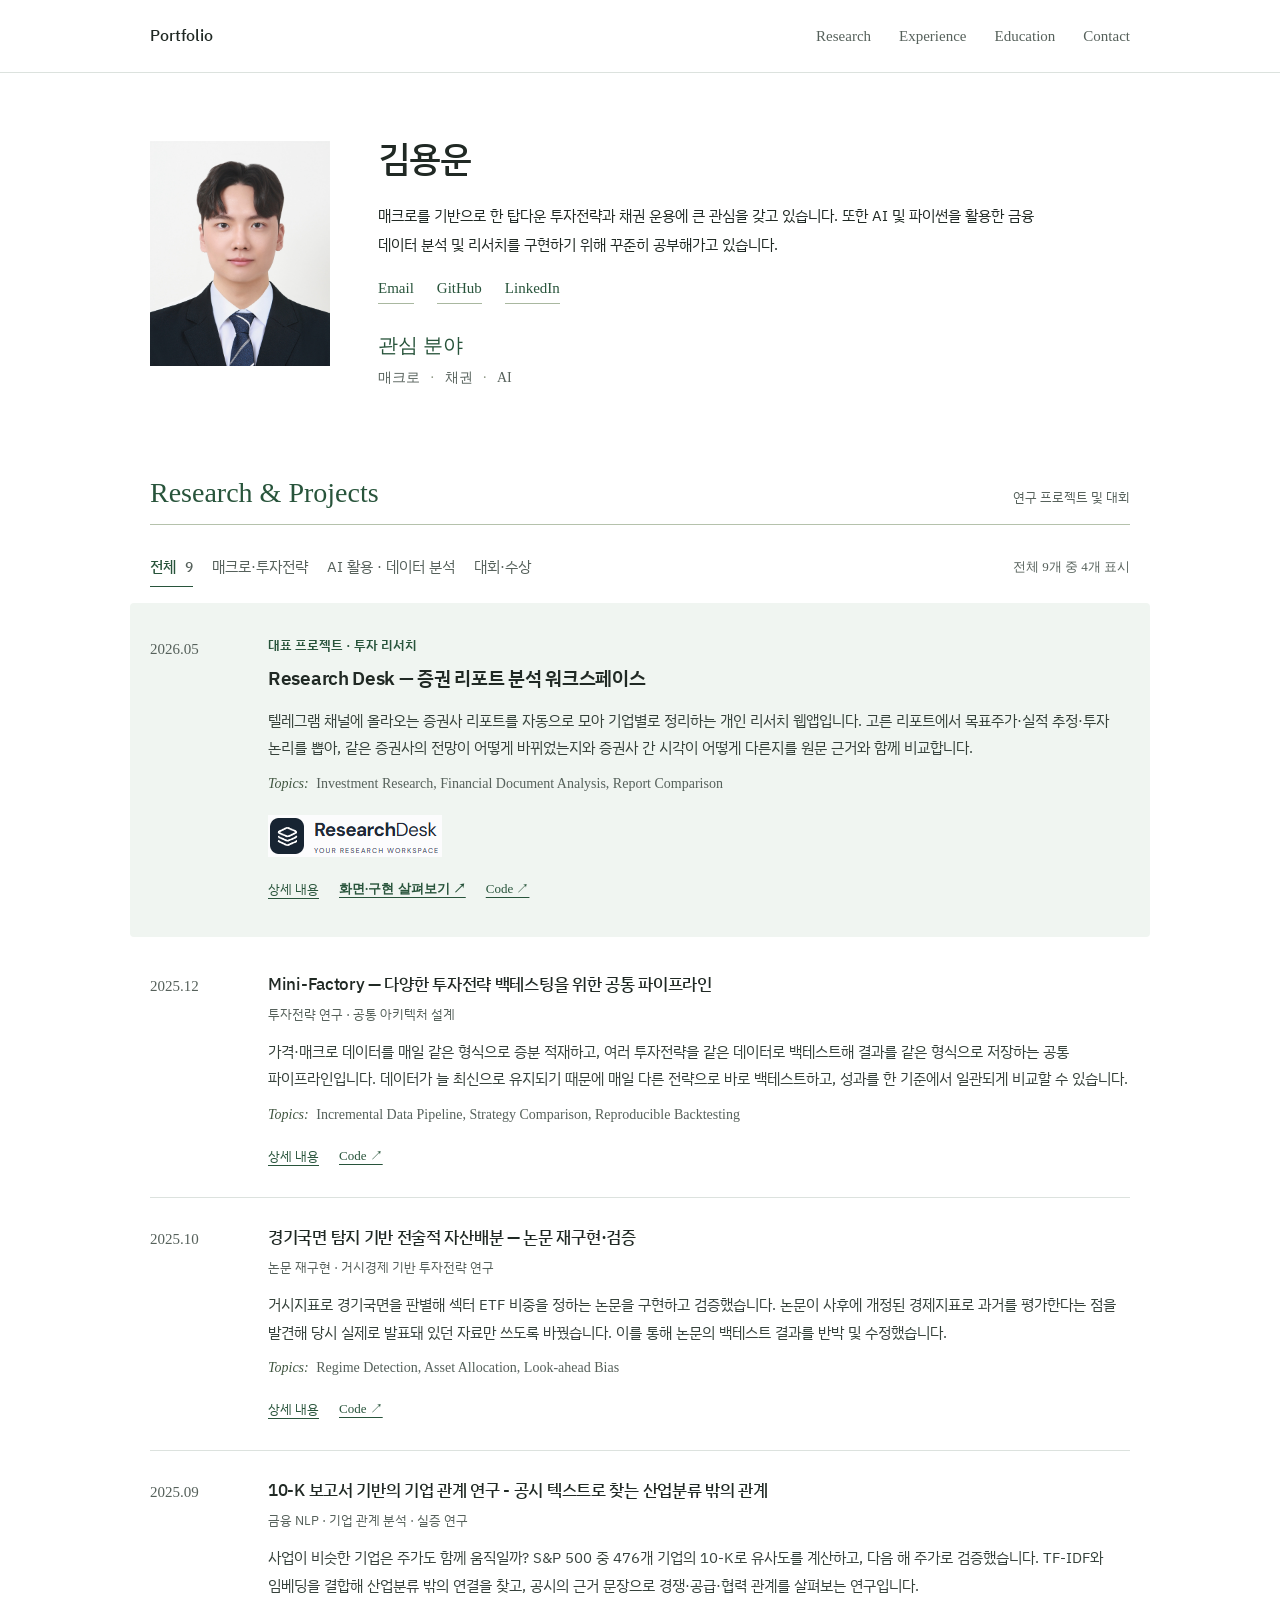
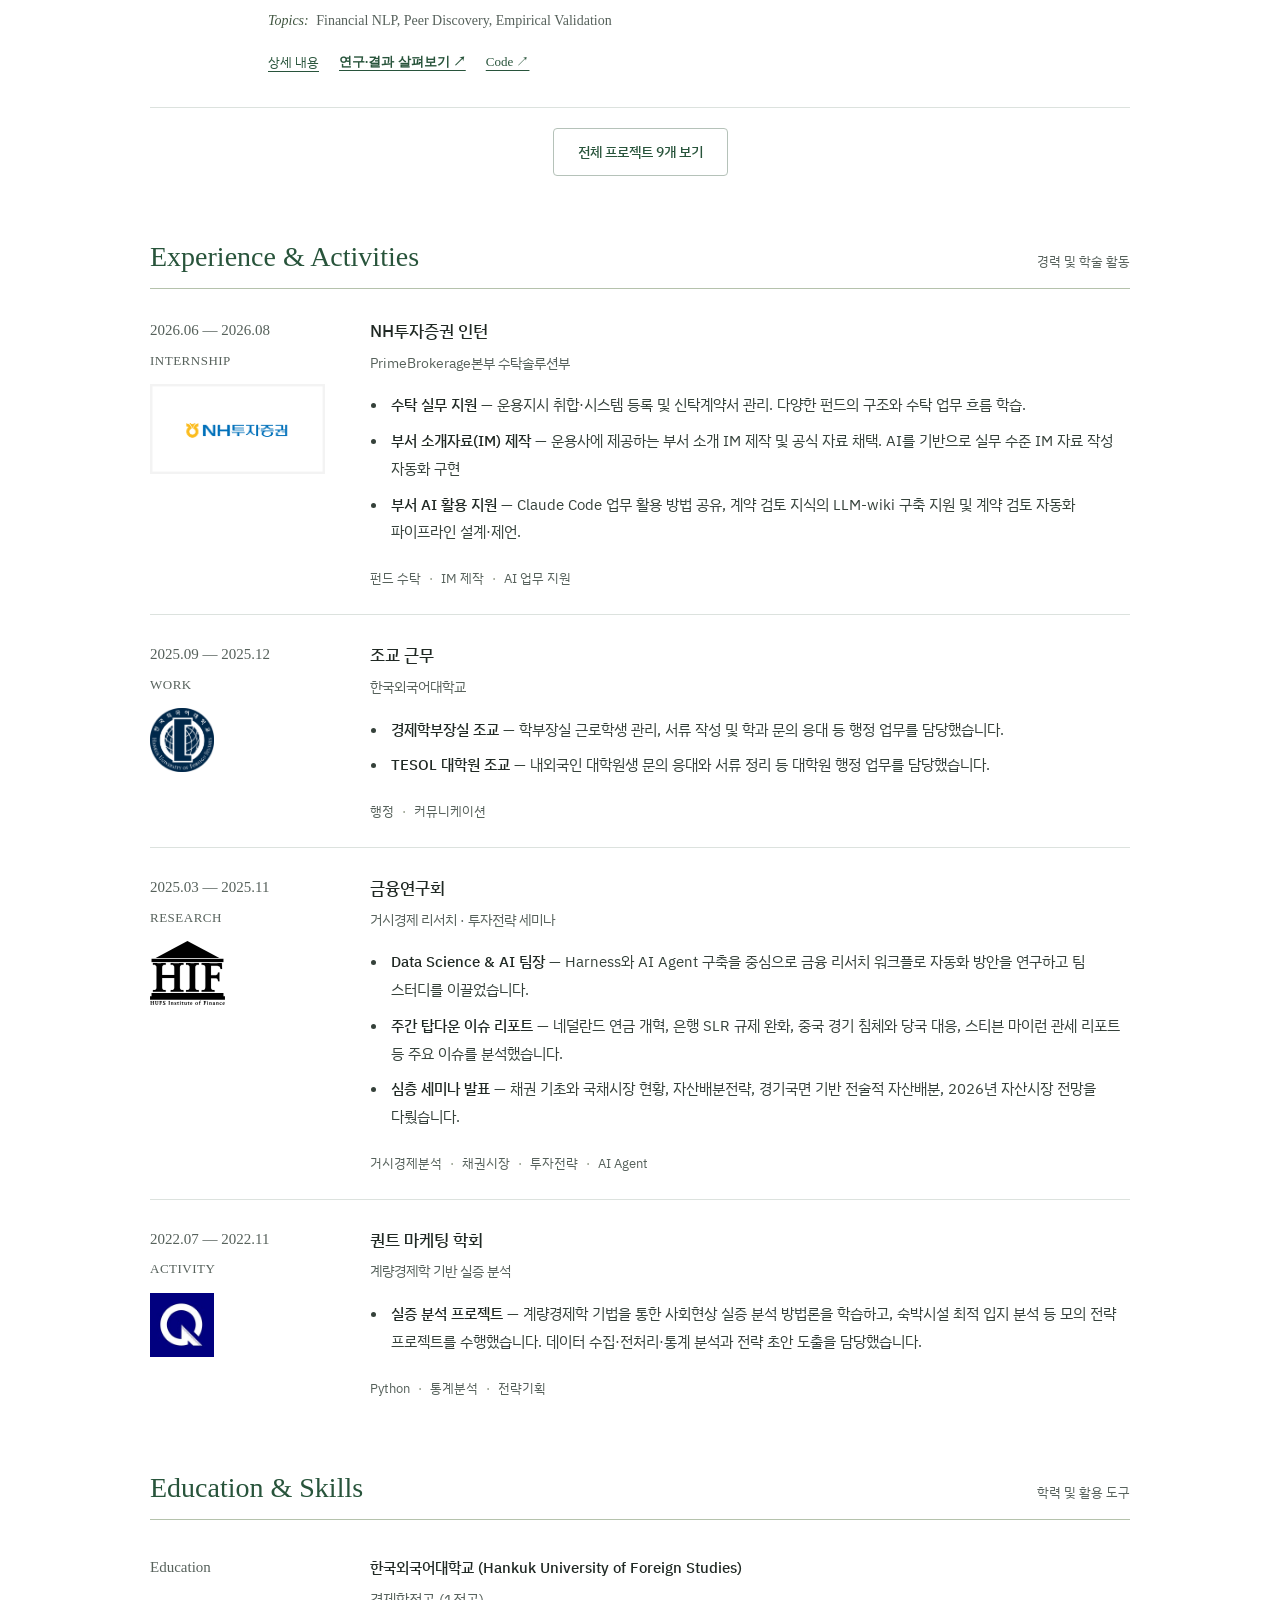
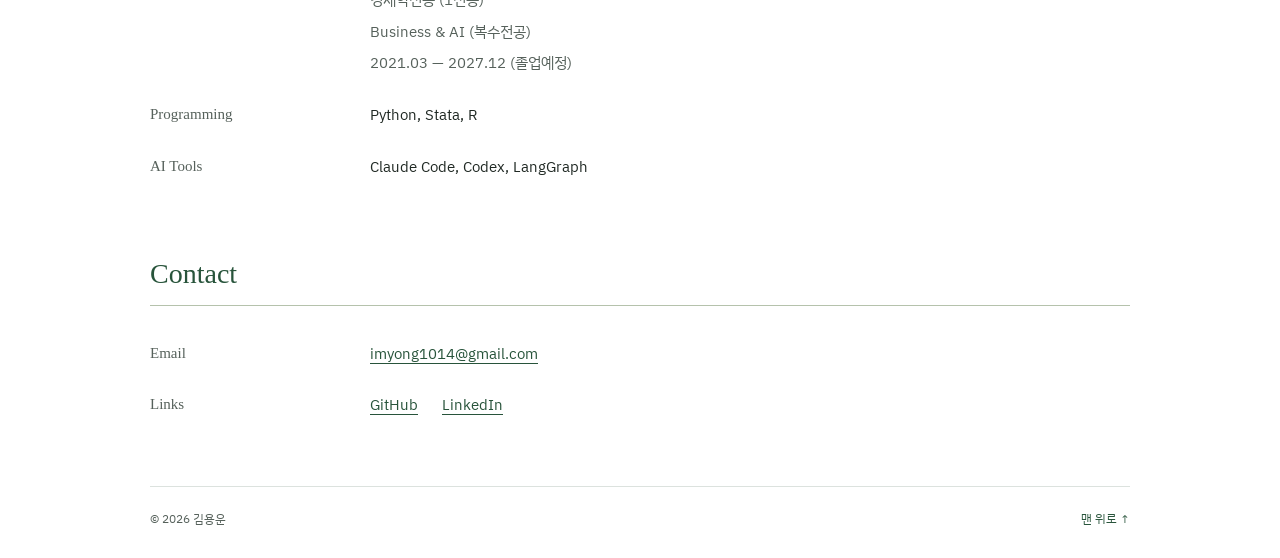
==== commit 25f51b48: "Revamp 10-K research portfolio and update project copy" ====
--- a/index.html
+++ b/index.html
@@ -12,8 +12,8 @@
   <link href="https://fonts.googleapis.com/css2?family=IBM+Plex+Sans+KR:wght@400;500;600&display=swap" rel="stylesheet">
   <link rel="stylesheet" href="styles.css?v=minifactory-update">
   <link rel="stylesheet" href="research-desk-card.css?v=7540e5ea14">
-  <script src="projects.js?v=incremental-update" defer></script>
-  <script src="app.js?v=rolling-backtest" defer></script>
+  <script src="projects.js?v=ten-k-research" defer></script>
+  <script src="app.js?v=ten-k-research" defer></script>
 </head>
 <body>
   <a class="skip-link" href="#main">본문으로 바로가기</a>
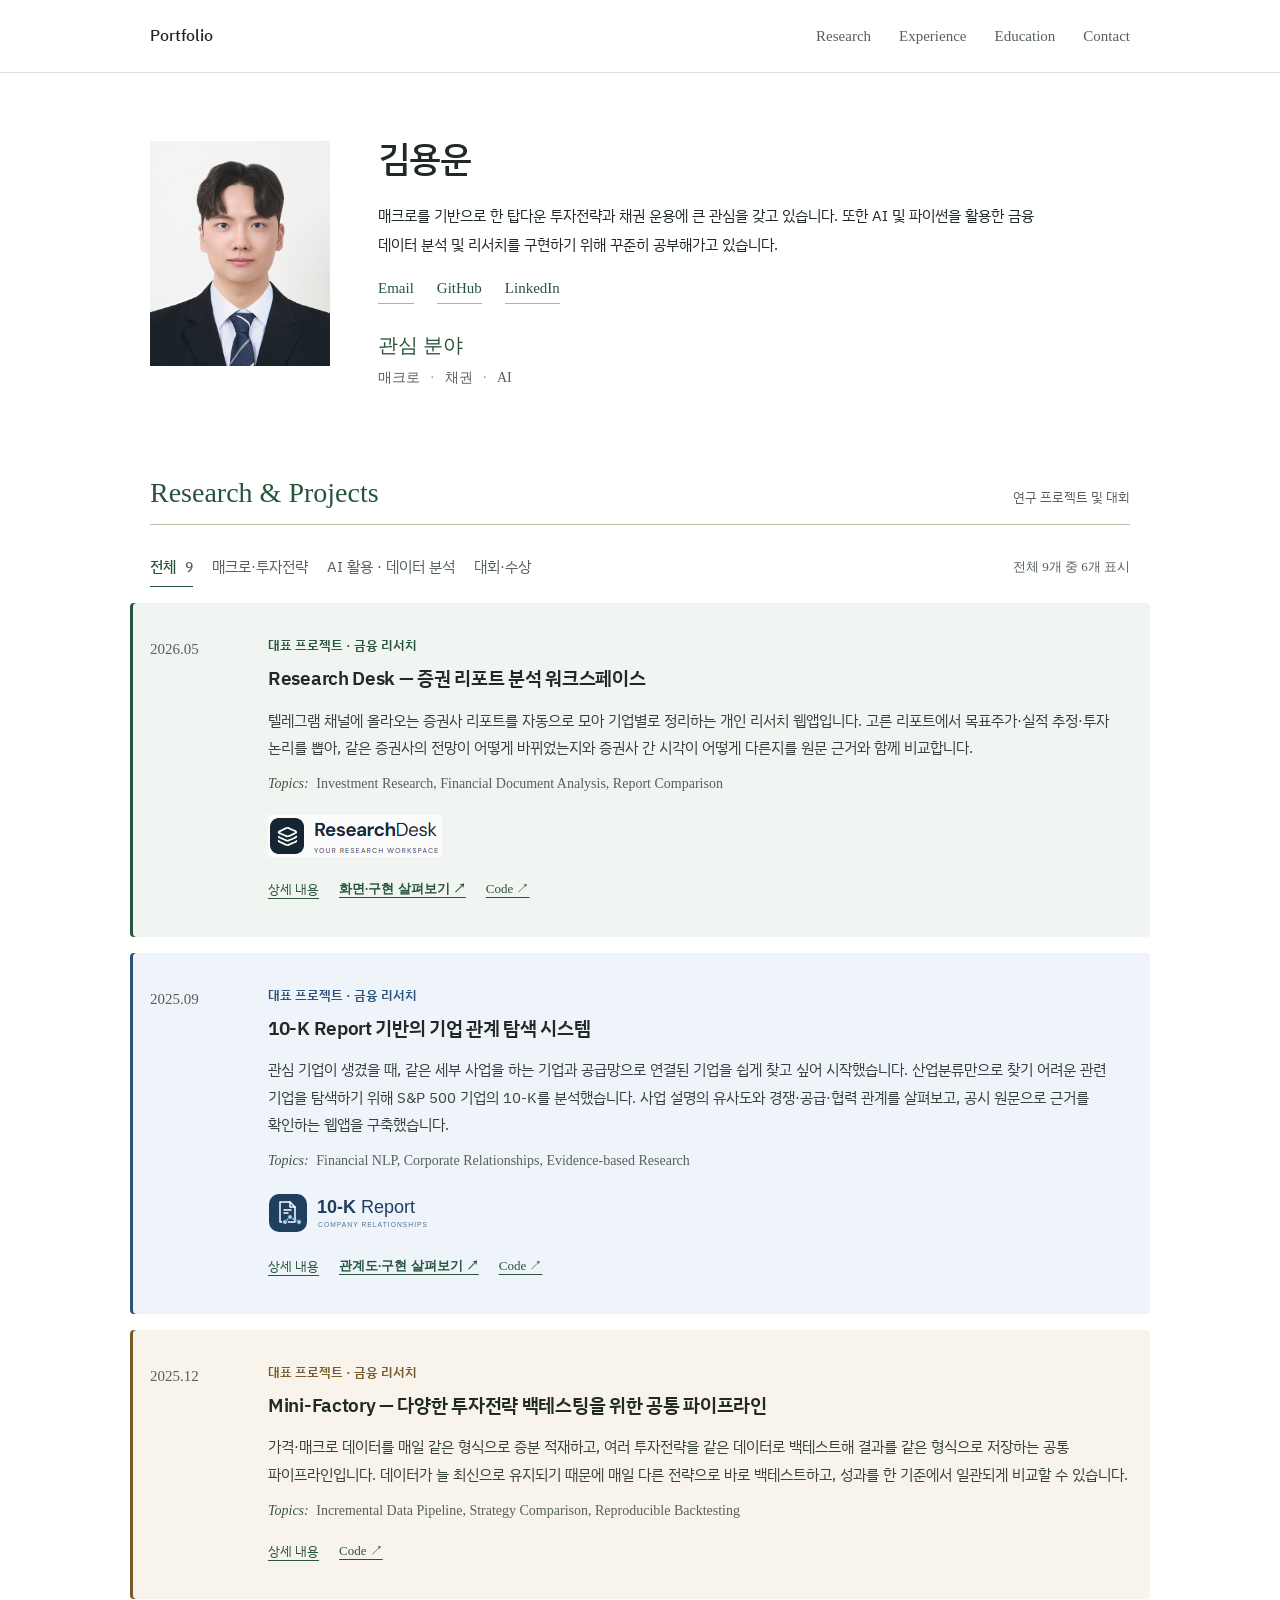
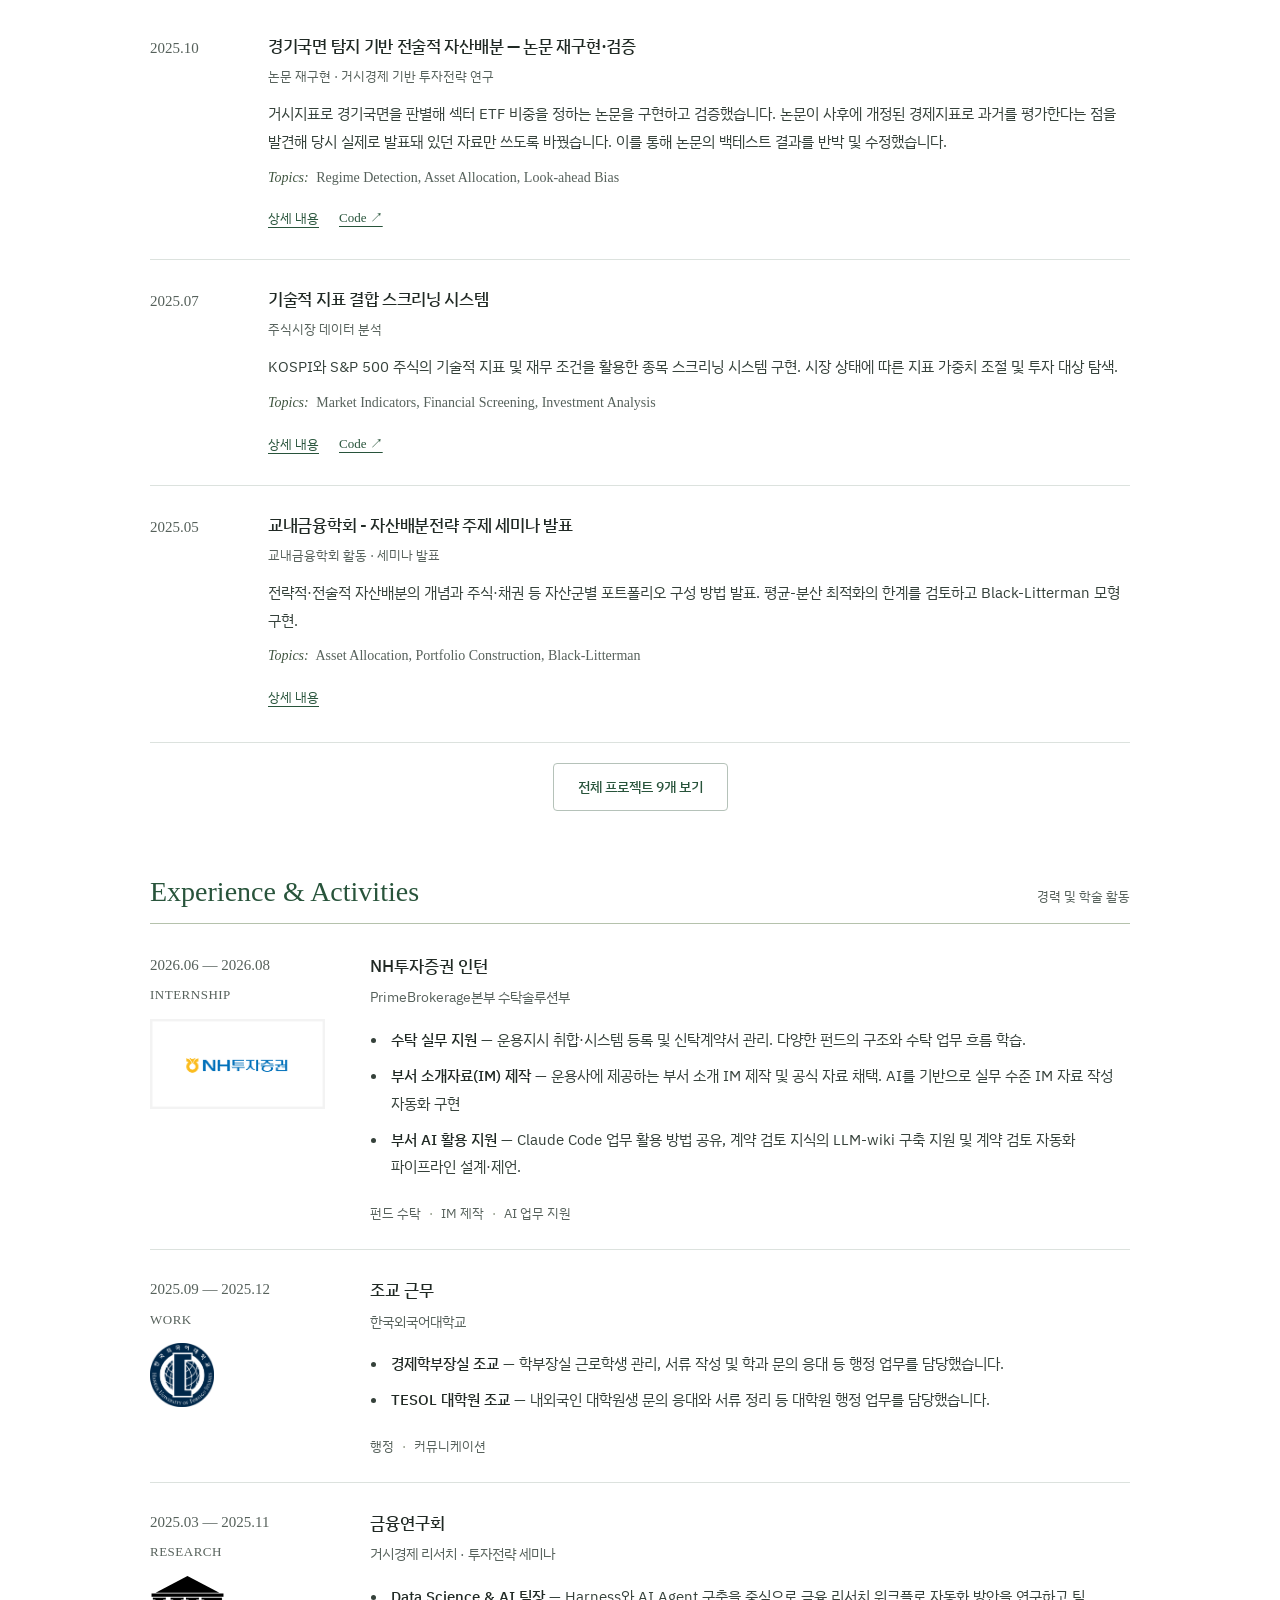
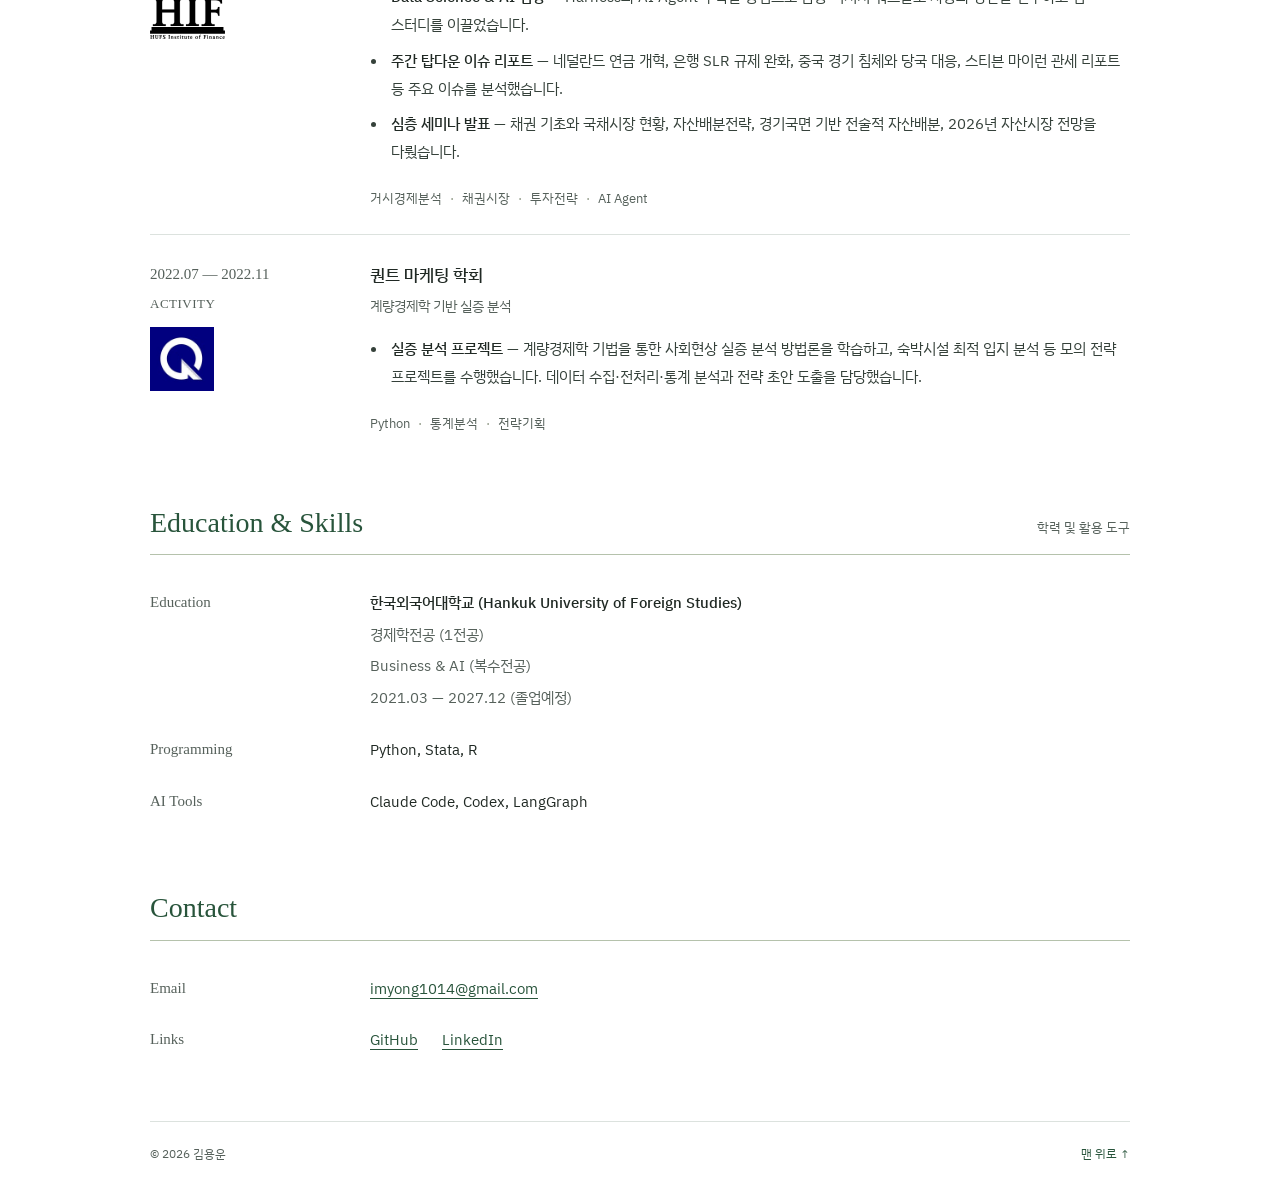
==== commit a2ad3ae1: "Feature three financial research projects and add 10-K branding" ====
--- a/index.html
+++ b/index.html
@@ -11,9 +11,9 @@
   <link rel="preconnect" href="https://fonts.gstatic.com" crossorigin>
   <link href="https://fonts.googleapis.com/css2?family=IBM+Plex+Sans+KR:wght@400;500;600&display=swap" rel="stylesheet">
   <link rel="stylesheet" href="styles.css?v=minifactory-update">
-  <link rel="stylesheet" href="research-desk-card.css?v=7540e5ea14">
-  <script src="projects.js?v=ten-k-research" defer></script>
-  <script src="app.js?v=ten-k-research" defer></script>
+  <link rel="stylesheet" href="research-desk-card.css?v=financial-research">
+  <script src="projects.js?v=financial-research" defer></script>
+  <script src="app.js?v=financial-research" defer></script>
 </head>
 <body>
   <a class="skip-link" href="#main">본문으로 바로가기</a>
--- a/research-desk-card.css
+++ b/research-desk-card.css
@@ -1,8 +1,8 @@
-.project-featured, .project-featured:last-child { margin: 16px -20px 8px; padding: 30px 20px 32px; border: 0; border-radius: 4px; background: var(--featured-surface); }
+.project-featured, .project-featured:last-child { margin: 16px -20px 8px; padding: 30px 20px 32px; border: 0; border-radius: 4px; background: var(--card-surface, var(--featured-surface)); box-shadow: inset 3px 0 var(--card-accent, var(--green)); }
 .project-featured .project-content h3 { font-size: 19px; font-weight: 600; }
-.project-featured .project-type { margin: 0 0 6px; color: var(--green); font-size: 13px; font-weight: 600; }
+.project-featured .project-type { margin: 0 0 6px; color: var(--card-accent, var(--green)); font-size: 13px; font-weight: 600; }
 .project-logo-link { display: inline-block; margin: 18px 0 4px; vertical-align: top; }
-.project-logo-link img { display: block; width: 174px; max-width: 100%; height: auto; }
+.project-logo-link img { display: block; max-width: 100%; height: auto; }
 .project-logo-link:hover { opacity: .8; }
 .project-logo-link:focus-visible { outline: 2px solid var(--green); outline-offset: 4px; }
 .case-study-link { font-weight: 600; }
@@ -10,3 +10,7 @@
 @media (max-width: 600px) {
   .project-featured, .project-featured:last-child { margin-inline: -10px; padding: 26px 10px 28px; gap: 10px; }
 }
+
+.project-featured-green { --card-surface: #f0f5f1; --card-accent: #28543b; }
+.project-featured-blue { --card-surface: #eff4fa; --card-accent: #2b527b; }
+.project-featured-amber { --card-surface: #f8f4eb; --card-accent: #785a2b; }
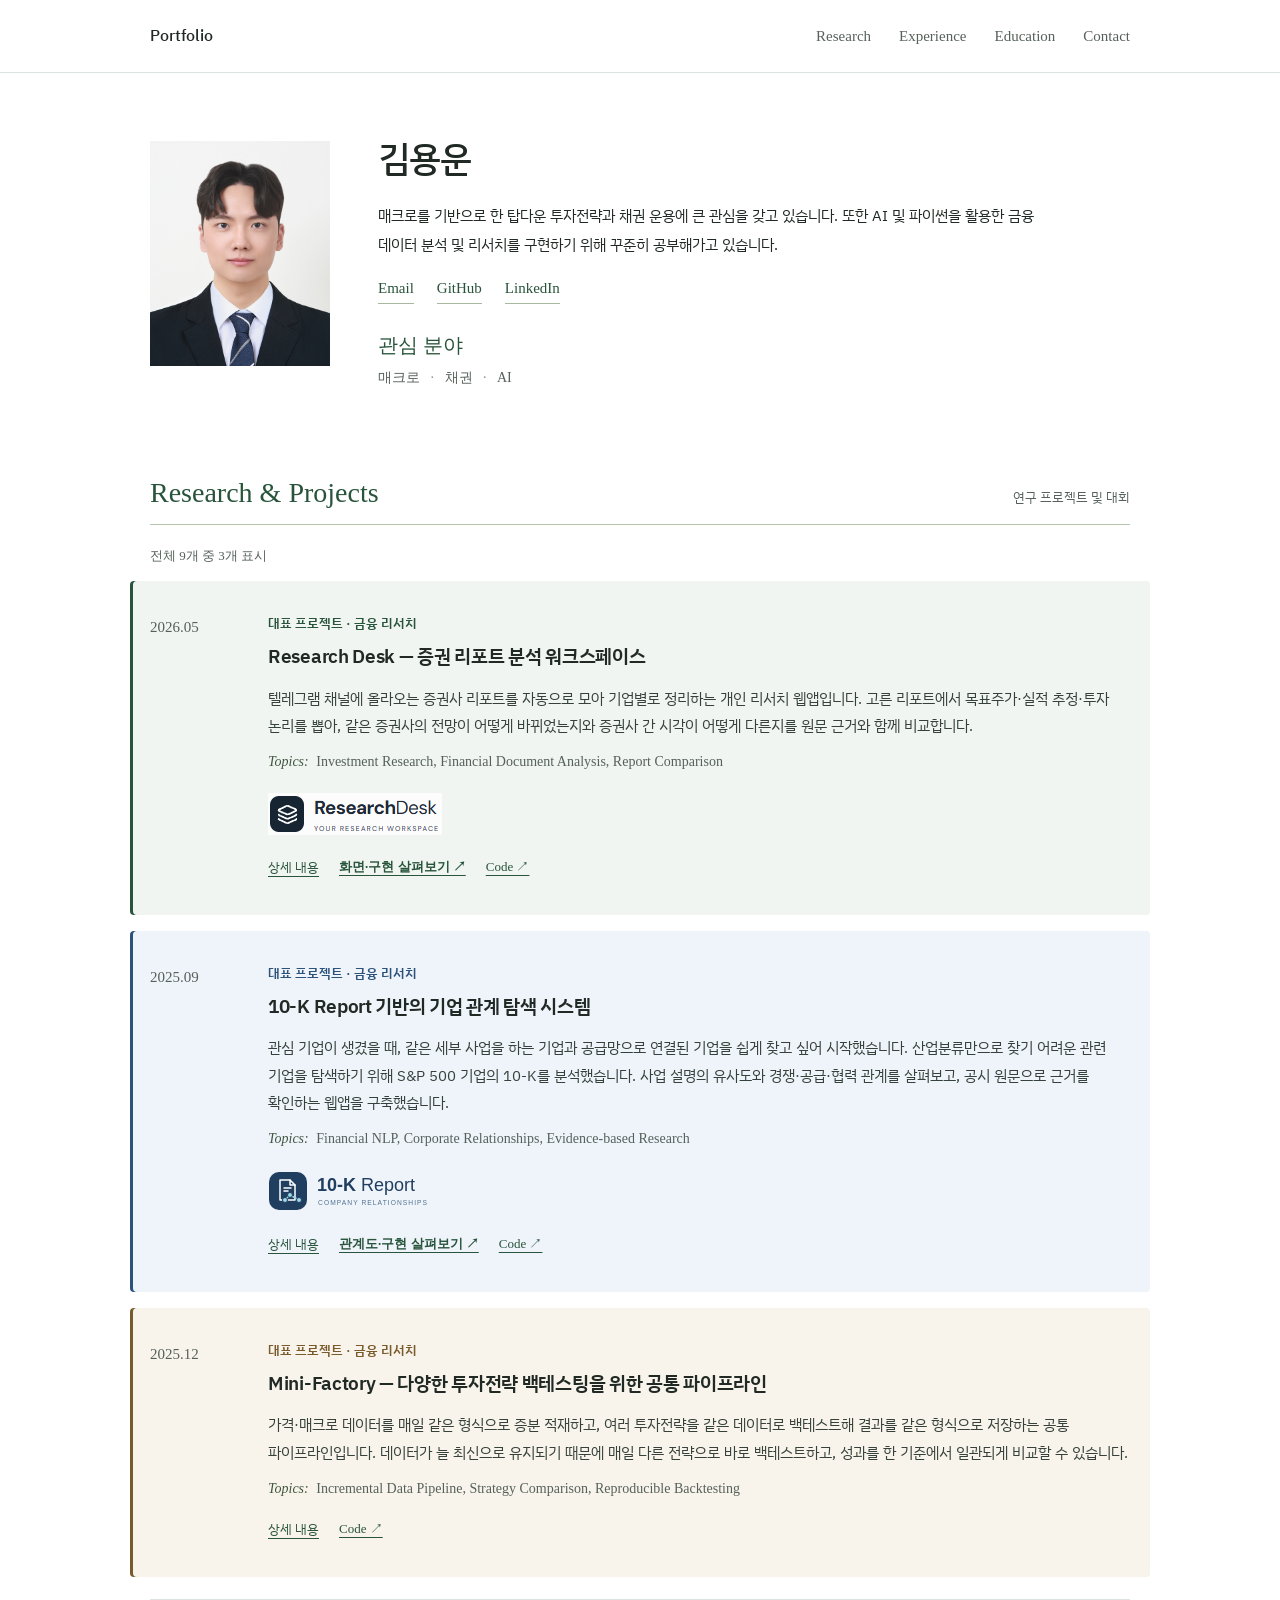
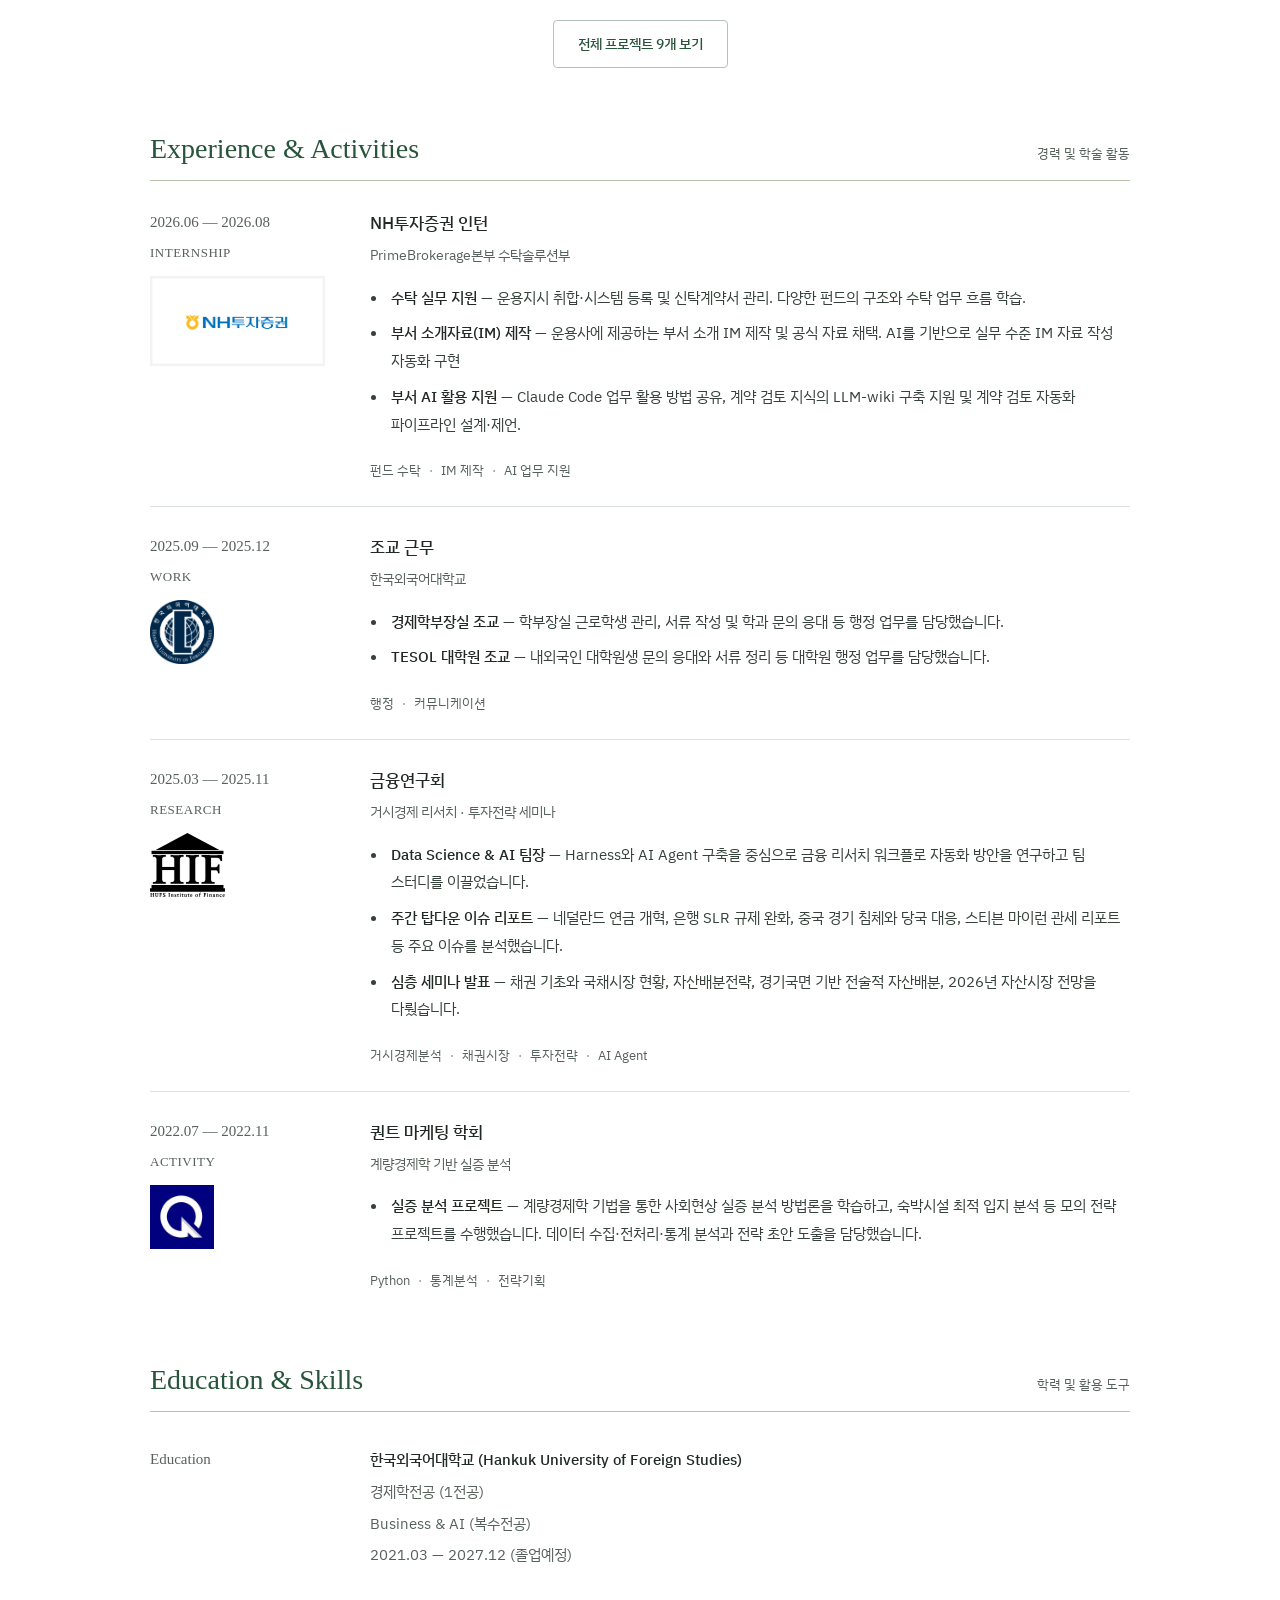
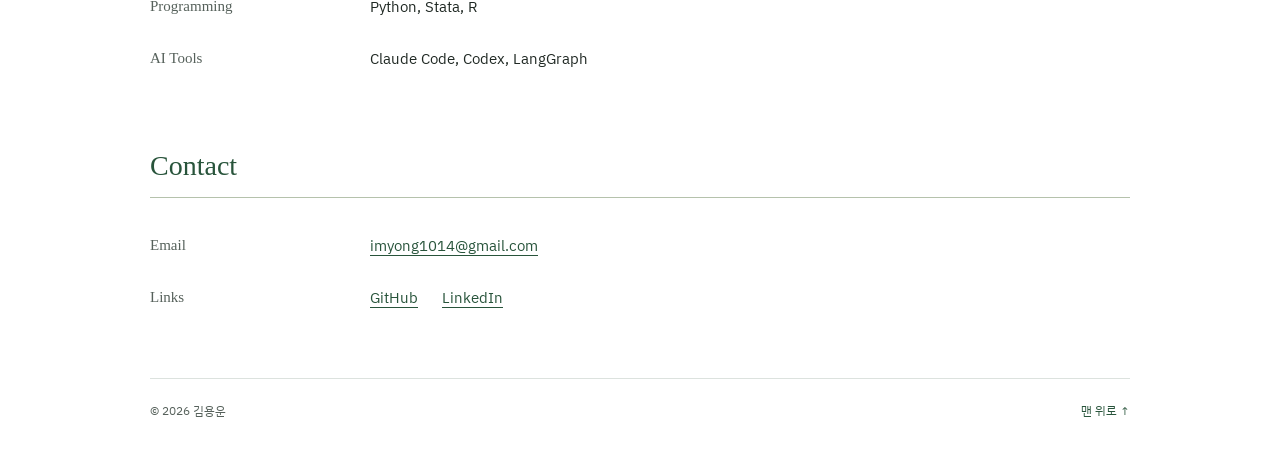
==== commit 86cea9c0: "Show only featured projects until the full list is expanded" ====
--- a/index.html
+++ b/index.html
@@ -10,10 +10,10 @@
   <link rel="preconnect" href="https://fonts.googleapis.com">
   <link rel="preconnect" href="https://fonts.gstatic.com" crossorigin>
   <link href="https://fonts.googleapis.com/css2?family=IBM+Plex+Sans+KR:wght@400;500;600&display=swap" rel="stylesheet">
-  <link rel="stylesheet" href="styles.css?v=minifactory-update">
+  <link rel="stylesheet" href="styles.css?v=featured-only">
   <link rel="stylesheet" href="research-desk-card.css?v=financial-research">
   <script src="projects.js?v=financial-research" defer></script>
-  <script src="app.js?v=financial-research" defer></script>
+  <script src="app.js?v=featured-only" defer></script>
 </head>
 <body>
   <a class="skip-link" href="#main">본문으로 바로가기</a>
@@ -45,7 +45,7 @@
     <section class="section" id="portfolio" aria-labelledby="work-title">
       <div class="section-heading"><h2 id="work-title">Research & Projects</h2><span class="section-note">연구 프로젝트 및 대회</span></div>
       <div class="filter-bar">
-        <div class="filters" role="group" aria-label="프로젝트 분류">
+        <div class="filters" hidden role="group" aria-label="프로젝트 분류">
           <button type="button" class="filter active" data-filter="all" aria-pressed="true">전체 <span>9</span></button>
           <button type="button" class="filter" data-filter="strategy" aria-pressed="false">매크로·투자전략</button>
           <button type="button" class="filter" data-filter="data" aria-pressed="false">AI 활용 · 데이터 분석</button>
--- a/styles.css
+++ b/styles.css
@@ -192,3 +192,5 @@
   .research-approach { padding: 18px; }
 }
 @media (prefers-reduced-motion: reduce) { html { scroll-behavior: auto; } }
+
+.filters[hidden] { display: none; }
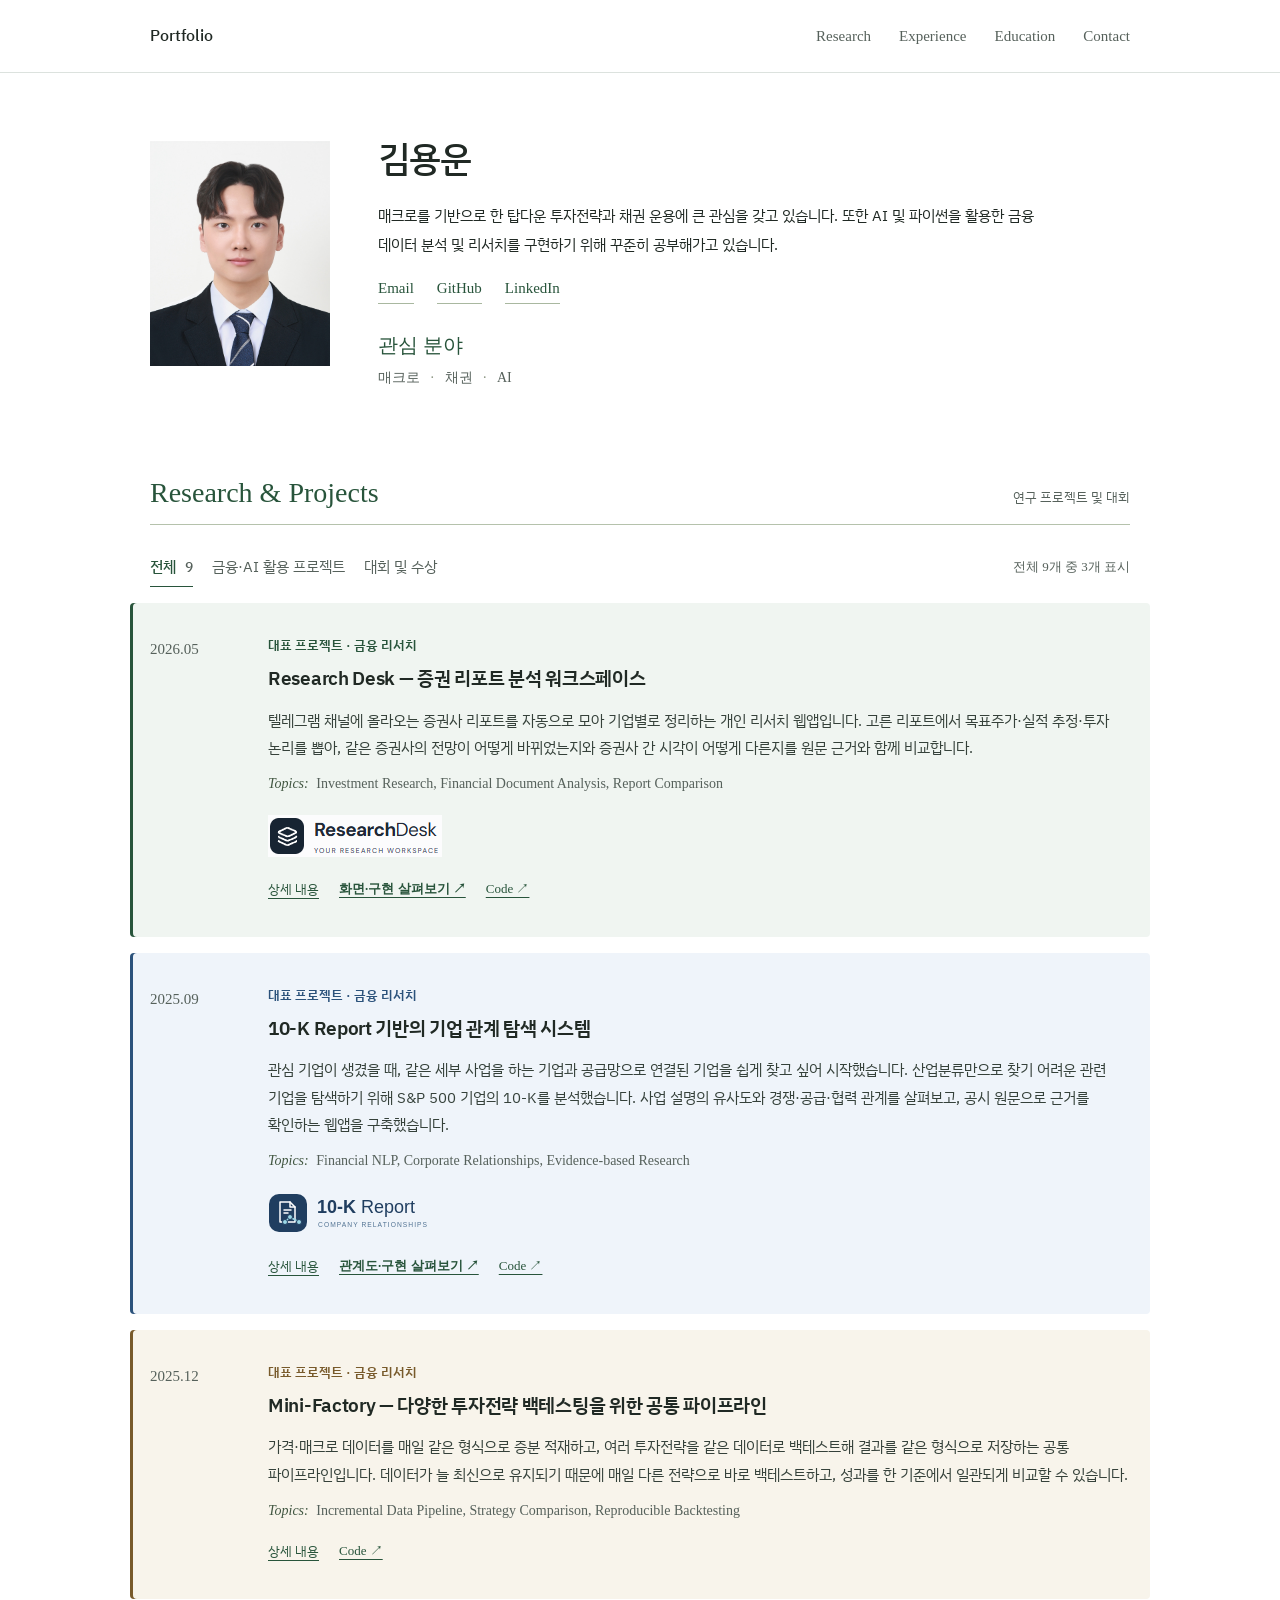
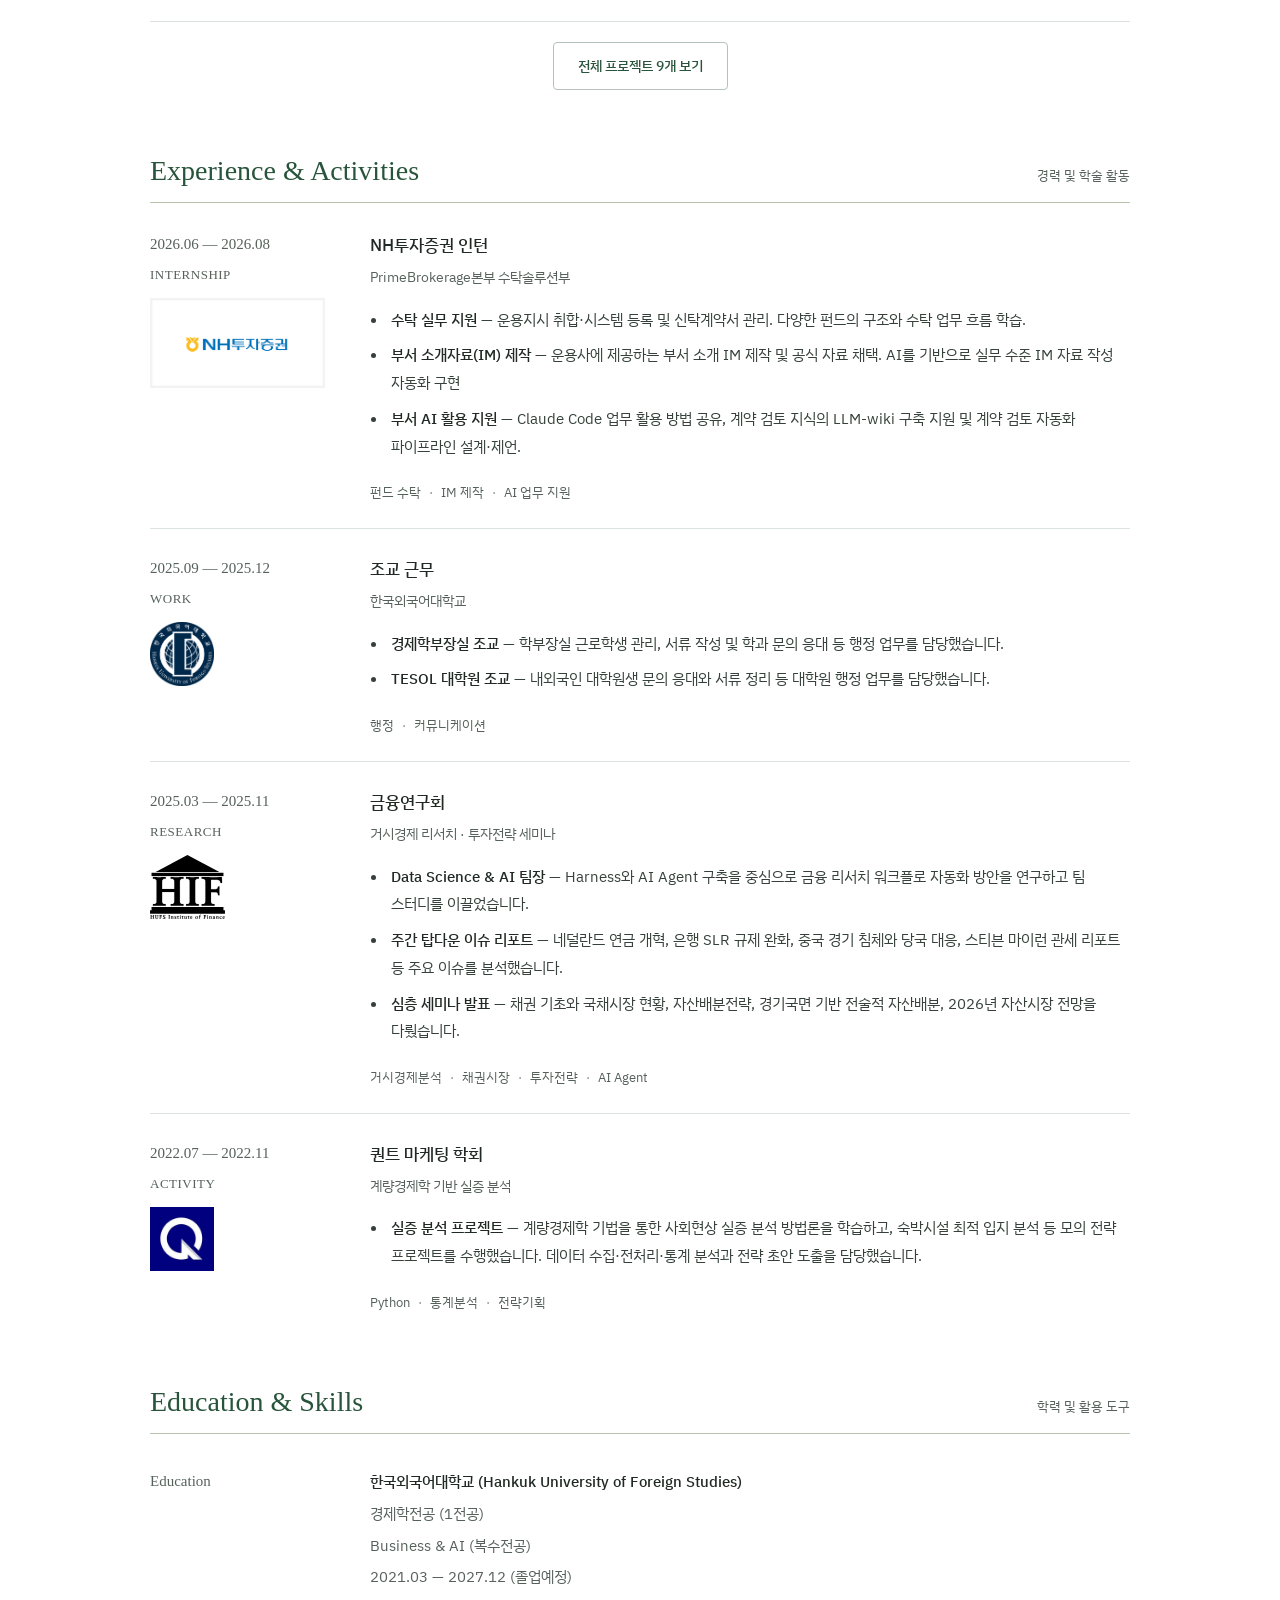
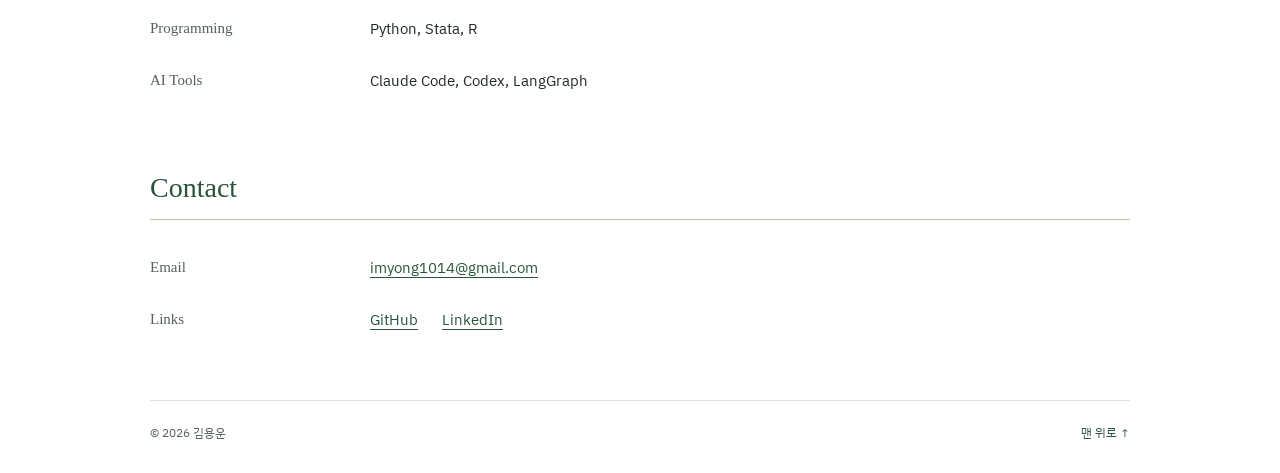
==== commit eceb2693: "Restore project filters with finance AI and awards categories" ====
--- a/index.html
+++ b/index.html
@@ -10,10 +10,10 @@
   <link rel="preconnect" href="https://fonts.googleapis.com">
   <link rel="preconnect" href="https://fonts.gstatic.com" crossorigin>
   <link href="https://fonts.googleapis.com/css2?family=IBM+Plex+Sans+KR:wght@400;500;600&display=swap" rel="stylesheet">
-  <link rel="stylesheet" href="styles.css?v=featured-only">
+  <link rel="stylesheet" href="styles.css?v=project-categories">
   <link rel="stylesheet" href="research-desk-card.css?v=financial-research">
-  <script src="projects.js?v=financial-research" defer></script>
-  <script src="app.js?v=featured-only" defer></script>
+  <script src="projects.js?v=project-categories" defer></script>
+  <script src="app.js?v=project-categories" defer></script>
 </head>
 <body>
   <a class="skip-link" href="#main">본문으로 바로가기</a>
@@ -45,11 +45,10 @@
     <section class="section" id="portfolio" aria-labelledby="work-title">
       <div class="section-heading"><h2 id="work-title">Research & Projects</h2><span class="section-note">연구 프로젝트 및 대회</span></div>
       <div class="filter-bar">
-        <div class="filters" hidden role="group" aria-label="프로젝트 분류">
+        <div class="filters" role="group" aria-label="프로젝트 분류">
           <button type="button" class="filter active" data-filter="all" aria-pressed="true">전체 <span>9</span></button>
-          <button type="button" class="filter" data-filter="strategy" aria-pressed="false">매크로·투자전략</button>
-          <button type="button" class="filter" data-filter="data" aria-pressed="false">AI 활용 · 데이터 분석</button>
-          <button type="button" class="filter" data-filter="award" aria-pressed="false">대회·수상</button>
+          <button type="button" class="filter" data-filter="finance_ai" aria-pressed="false">금융·AI 활용 프로젝트</button>
+          <button type="button" class="filter" data-filter="award" aria-pressed="false">대회 및 수상</button>
         </div>
         <span class="project-count" id="project-count" role="status">9 entries</span>
       </div>
--- a/styles.css
+++ b/styles.css
@@ -192,5 +192,3 @@
   .research-approach { padding: 18px; }
 }
 @media (prefers-reduced-motion: reduce) { html { scroll-behavior: auto; } }
-
-.filters[hidden] { display: none; }
